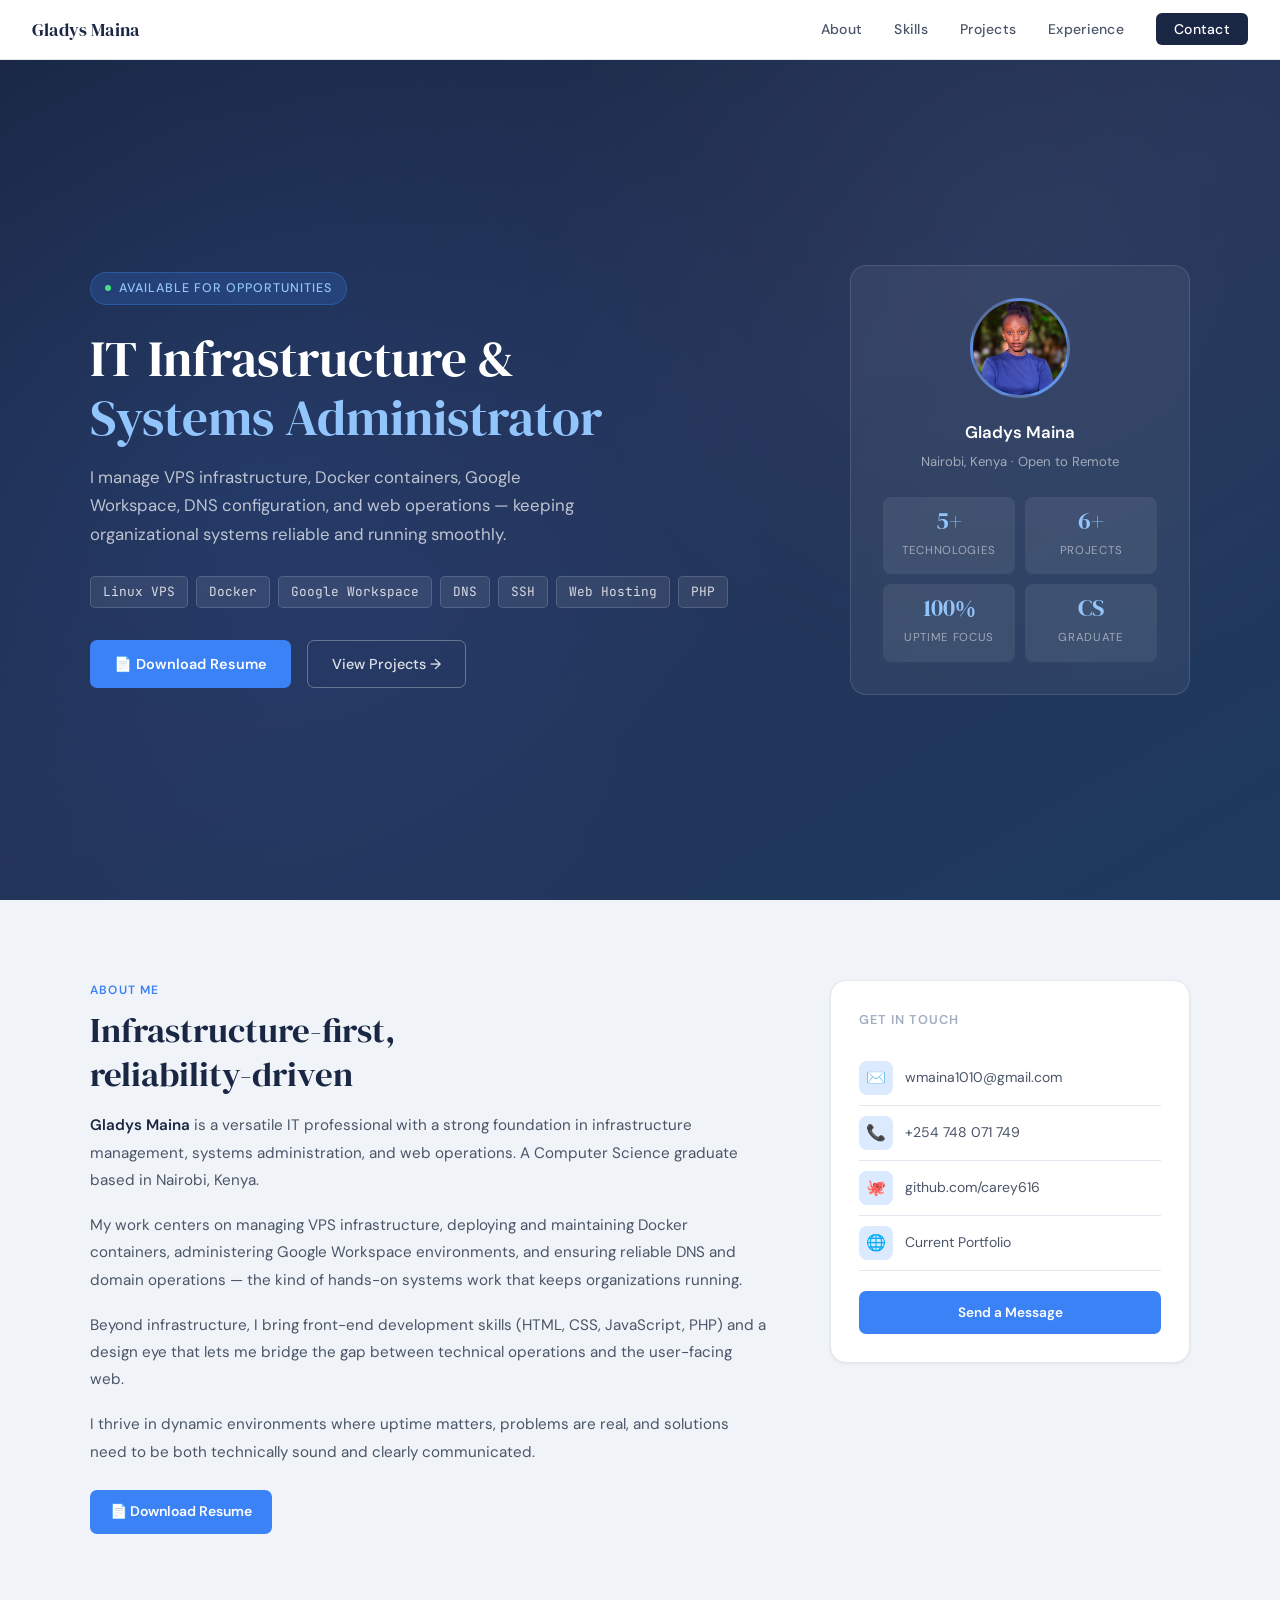
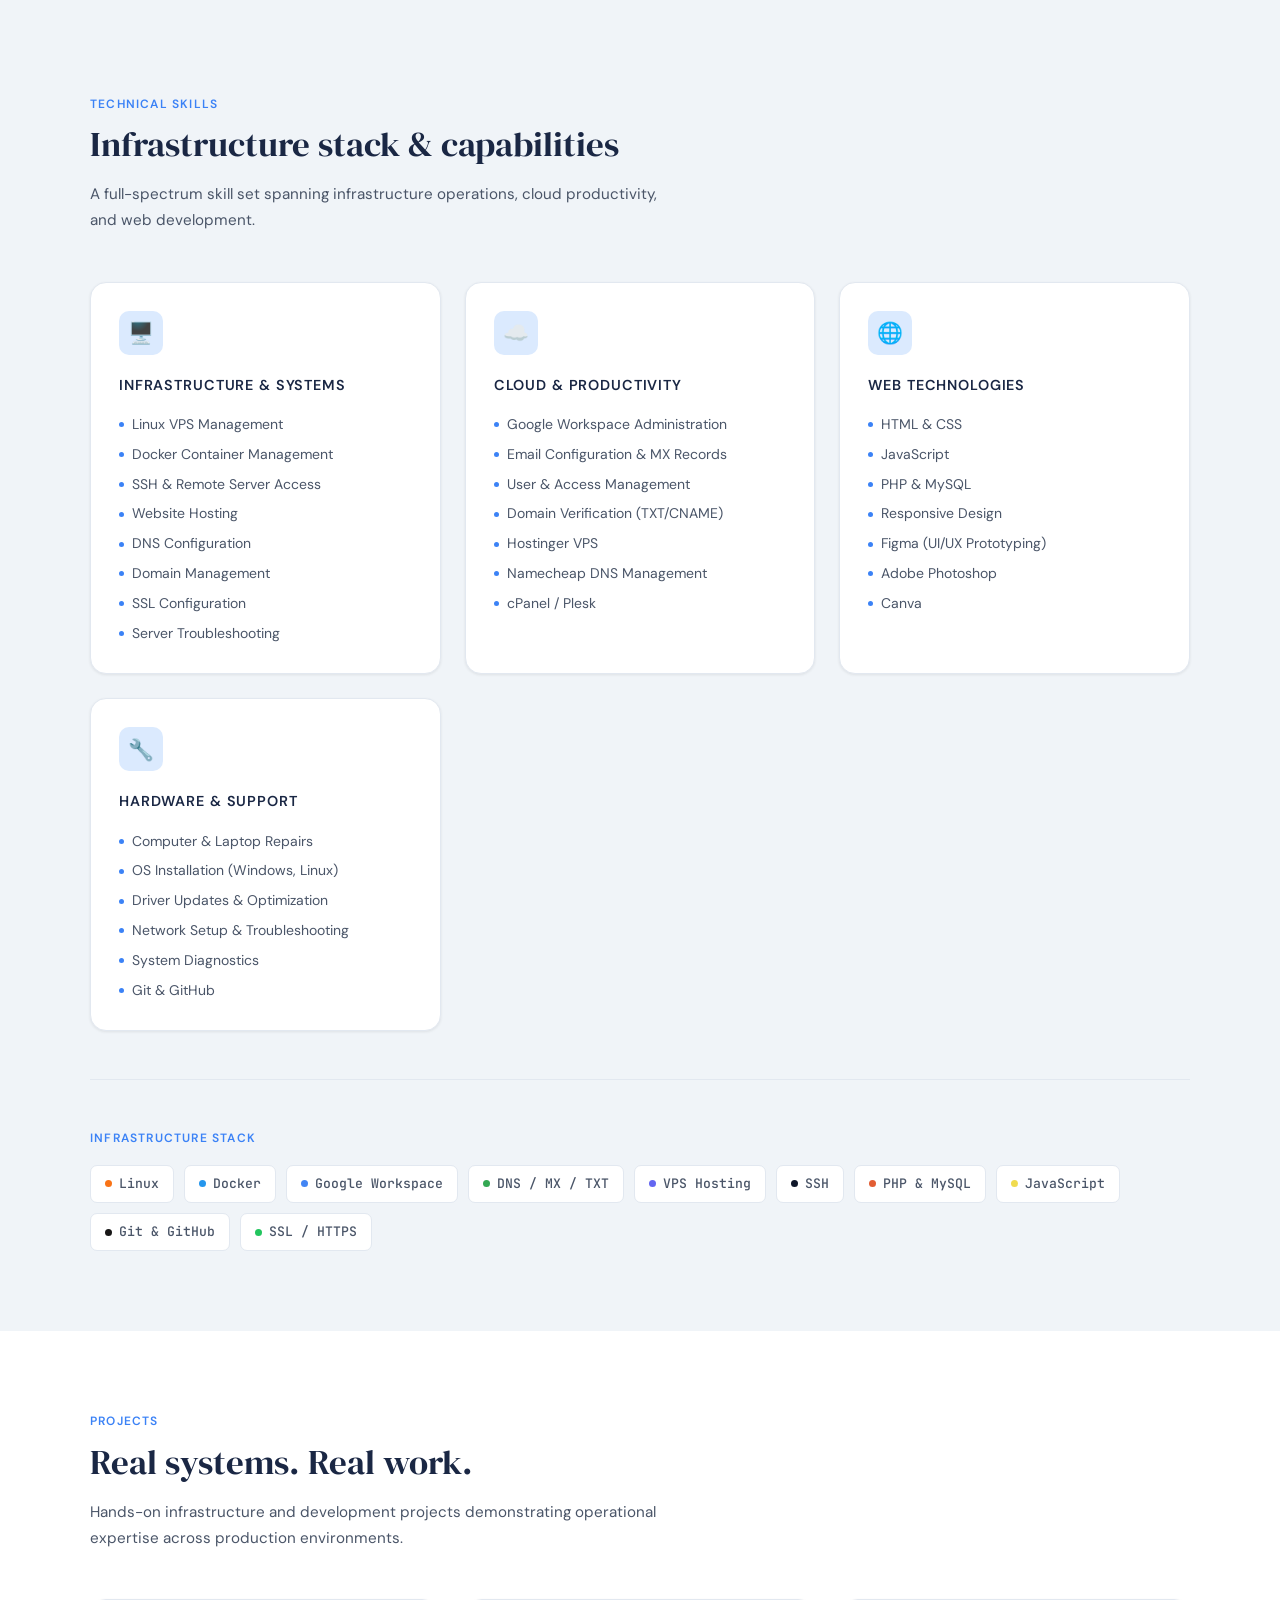
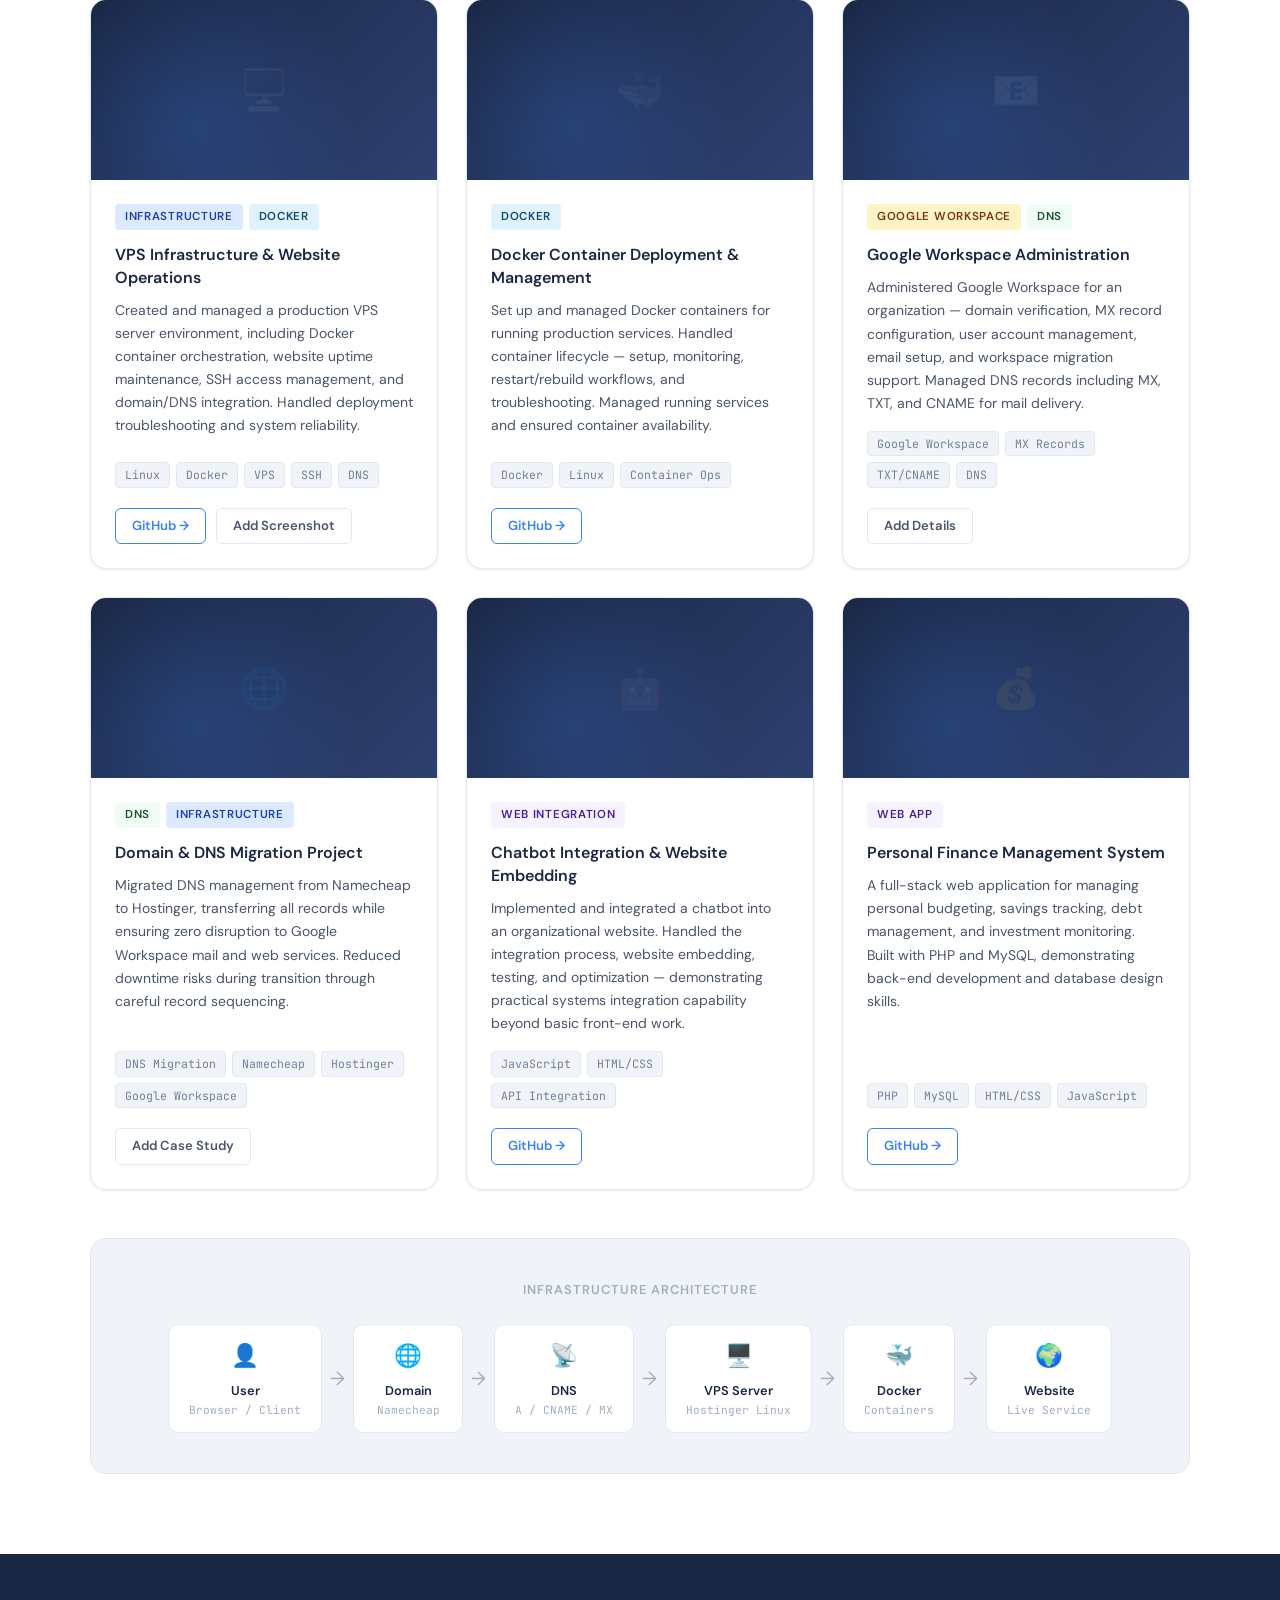
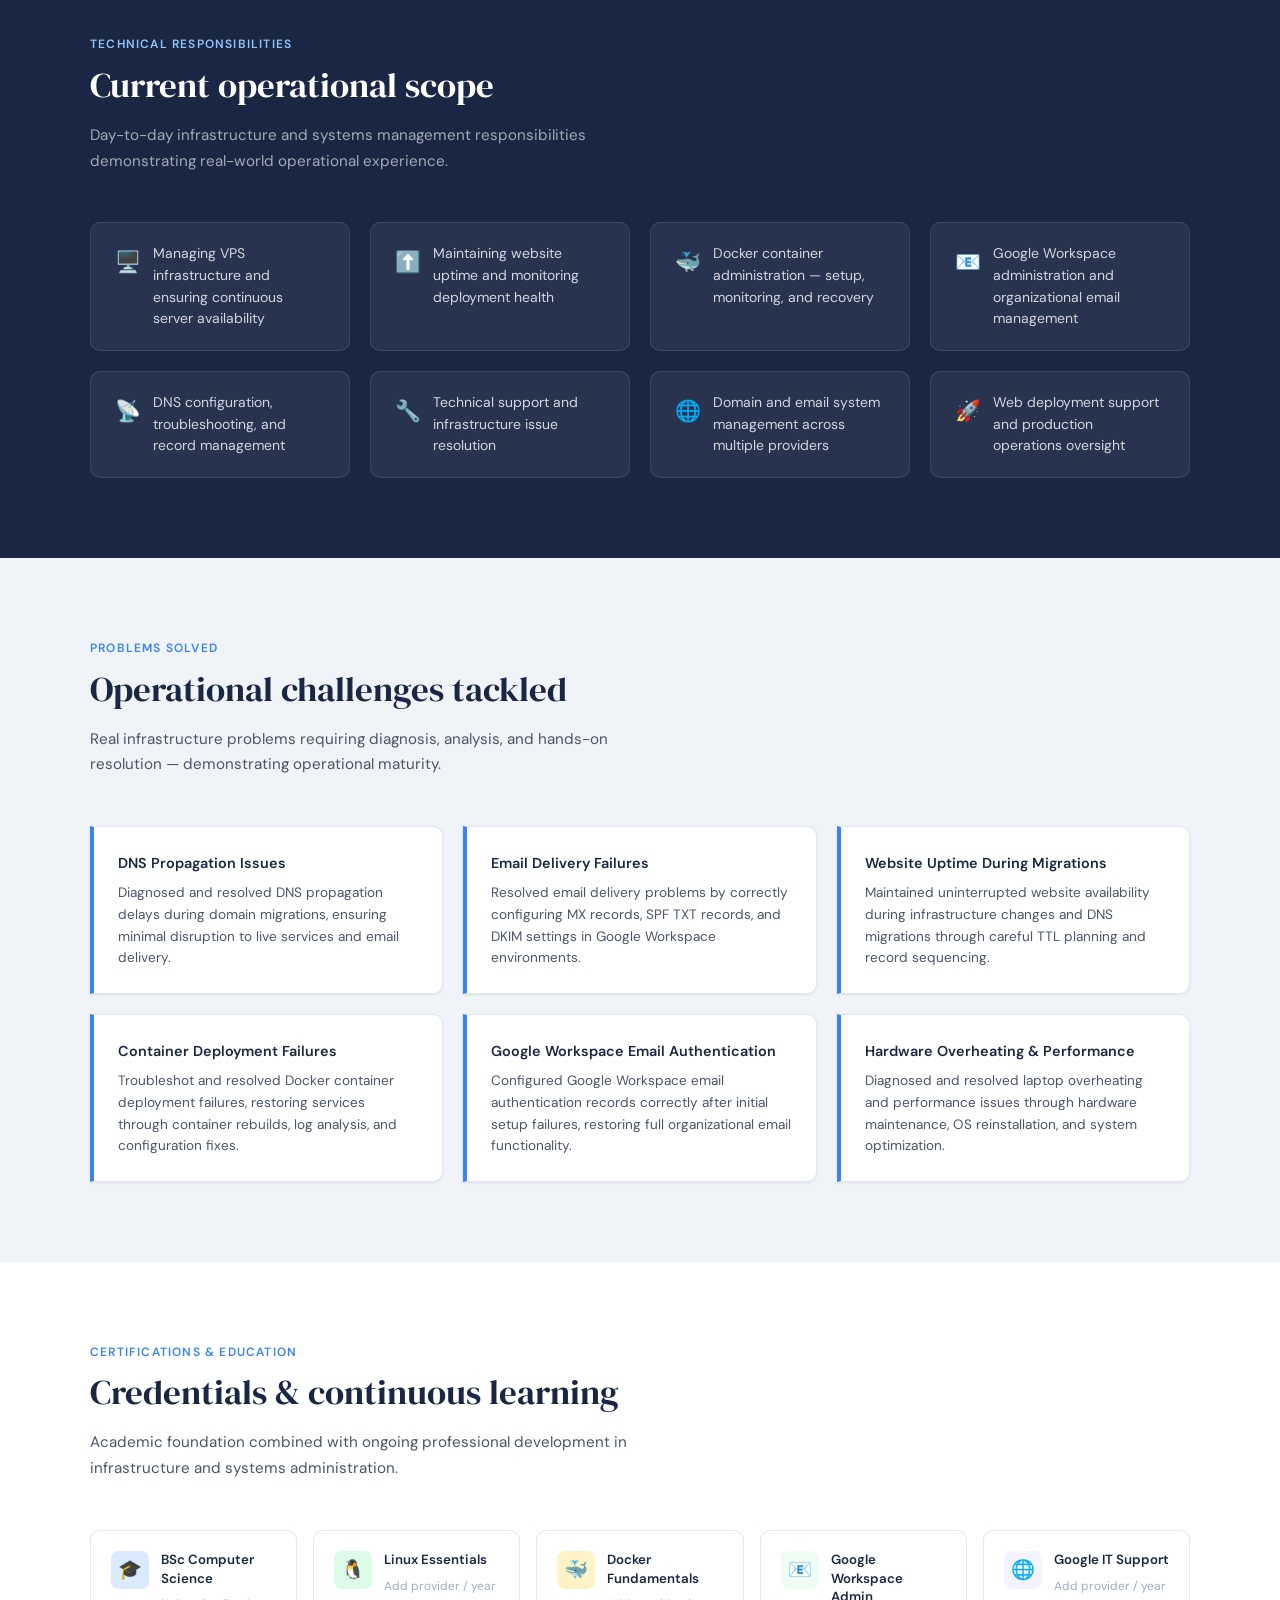
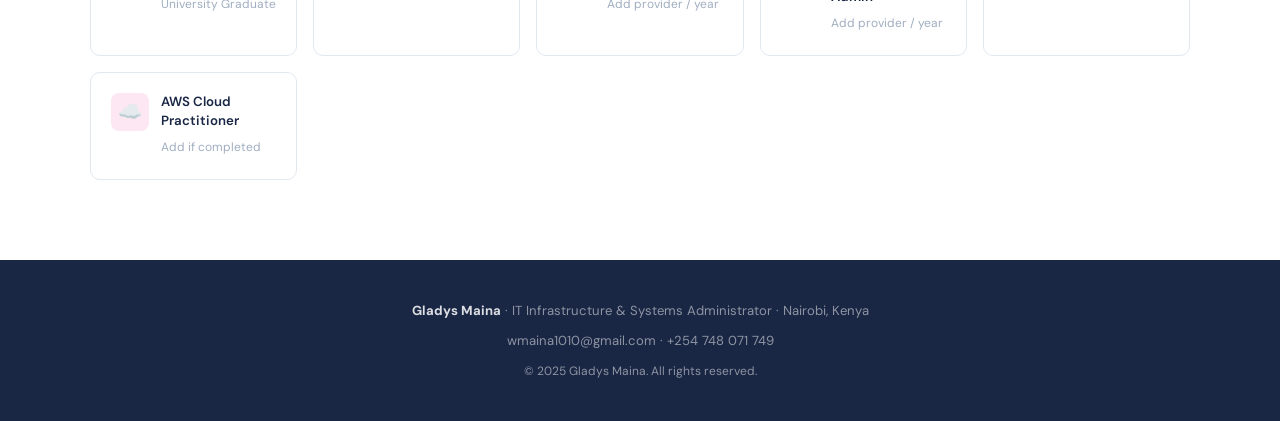
==== index.html @ 9fb32064 "Add files via upload" ====
<!DOCTYPE html>
<html lang="en">
<head>
<meta charset="UTF-8">
<meta name="viewport" content="width=device-width, initial-scale=1.0">
<meta name="description" content="Gladys Maina – IT Support & Systems Administrator specializing in VPS infrastructure, Docker, Google Workspace, DNS, and web operations.">
<meta property="og:title" content="Gladys Maina | IT Infrastructure & Systems Administrator">
<meta property="og:description" content="IT professional managing VPS infrastructure, Docker containers, Google Workspace, DNS, and technical support for organizational systems.">
<meta property="og:type" content="website">
<title>Gladys Maina | IT Infrastructure & Systems Administrator</title>
<link rel="preconnect" href="https://fonts.googleapis.com">
<link rel="preconnect" href="https://fonts.gstatic.com" crossorigin>
<link href="https://fonts.googleapis.com/css2?family=DM+Serif+Display&family=DM+Sans:wght@300;400;500;600&family=JetBrains+Mono:wght@400;500&display=swap" rel="stylesheet">
<style>
  *, *::before, *::after { box-sizing: border-box; margin: 0; padding: 0; }

  :root {
    --navy: #1a2744;
    --navy-mid: #243358;
    --navy-light: #2e4070;
    --slate: #4a5568;
    --slate-light: #718096;
    --silver: #a0aec0;
    --fog: #e2e8f0;
    --mist: #f0f4f8;
    --white: #ffffff;
    --accent: #3b82f6;
    --accent-soft: #dbeafe;
    --accent-dim: #93c5fd;
    --green-soft: #d1fae5;
    --green-text: #065f46;
    --amber-soft: #fef3c7;
    --amber-text: #92400e;
    --red-soft: #fee2e2;
    --red-text: #991b1b;
    --shadow-sm: 0 1px 3px rgba(0,0,0,0.08);
    --shadow-md: 0 4px 16px rgba(0,0,0,0.1);
    --radius: 10px;
    --radius-lg: 16px;
  }

  html { scroll-behavior: smooth; }

  body {
    font-family: 'DM Sans', sans-serif;
    color: var(--navy);
    background: var(--white);
    line-height: 1.7;
    font-size: 15px;
  }

  /* NAV */
  nav {
    position: sticky;
    top: 0;
    z-index: 100;
    background: rgba(255,255,255,0.95);
    backdrop-filter: blur(8px);
    border-bottom: 1px solid var(--fog);
    padding: 0 2rem;
    display: flex;
    align-items: center;
    justify-content: space-between;
    height: 60px;
  }

  .nav-logo {
    font-family: 'DM Serif Display', serif;
    font-size: 1.15rem;
    color: var(--navy);
    letter-spacing: 0.01em;
  }

  .nav-links {
    display: flex;
    gap: 2rem;
    list-style: none;
  }

  .nav-links a {
    text-decoration: none;
    color: var(--slate);
    font-size: 0.875rem;
    font-weight: 500;
    letter-spacing: 0.02em;
    transition: color 0.2s;
  }

  .nav-links a:hover { color: var(--navy); }

  .nav-cta {
    background: var(--navy);
    color: var(--white) !important;
    padding: 7px 18px;
    border-radius: 6px;
    transition: background 0.2s !important;
  }

  .nav-cta:hover { background: var(--navy-light) !important; color: var(--white) !important; }

  /* HERO */
  .hero {
    min-height: calc(100vh - 60px);
    display: flex;
    align-items: center;
    background: linear-gradient(150deg, var(--navy) 0%, var(--navy-mid) 50%, #1e3a5f 100%);
    position: relative;
    overflow: hidden;
    padding: 4rem 2rem;
  }

  .hero::before {
    content: '';
    position: absolute;
    inset: 0;
    background-image:
      radial-gradient(circle at 20% 50%, rgba(59,130,246,0.12) 0%, transparent 50%),
      radial-gradient(circle at 80% 20%, rgba(255,255,255,0.04) 0%, transparent 40%);
  }

  .hero-grid {
    max-width: 1100px;
    margin: 0 auto;
    display: grid;
    grid-template-columns: 1fr 340px;
    gap: 4rem;
    align-items: center;
    position: relative;
    z-index: 1;
    width: 100%;
  }

  .hero-badge {
    display: inline-flex;
    align-items: center;
    gap: 8px;
    background: rgba(59,130,246,0.2);
    border: 1px solid rgba(59,130,246,0.35);
    color: #93c5fd;
    font-size: 0.78rem;
    font-weight: 500;
    letter-spacing: 0.08em;
    text-transform: uppercase;
    padding: 5px 14px;
    border-radius: 100px;
    margin-bottom: 1.5rem;
  }

  .hero-badge::before {
    content: '';
    width: 6px;
    height: 6px;
    background: #4ade80;
    border-radius: 50%;
    flex-shrink: 0;
  }

  .hero h1 {
    font-family: 'DM Serif Display', serif;
    font-size: clamp(2.2rem, 4vw, 3.2rem);
    color: var(--white);
    line-height: 1.15;
    margin-bottom: 1rem;
    font-weight: 400;
  }

  .hero h1 span {
    color: #93c5fd;
  }

  .hero-sub {
    font-size: 1.05rem;
    color: rgba(255,255,255,0.7);
    margin-bottom: 1.75rem;
    max-width: 520px;
    line-height: 1.7;
  }

  .hero-tags {
    display: flex;
    flex-wrap: wrap;
    gap: 8px;
    margin-bottom: 2rem;
  }

  .tag {
    background: rgba(255,255,255,0.08);
    border: 1px solid rgba(255,255,255,0.15);
    color: rgba(255,255,255,0.8);
    font-size: 0.8rem;
    font-family: 'JetBrains Mono', monospace;
    padding: 4px 12px;
    border-radius: 5px;
  }

  .hero-actions {
    display: flex;
    gap: 1rem;
    flex-wrap: wrap;
  }

  .btn-primary {
    background: var(--accent);
    color: var(--white);
    text-decoration: none;
    padding: 11px 24px;
    border-radius: 7px;
    font-weight: 600;
    font-size: 0.9rem;
    transition: background 0.2s, transform 0.1s;
    display: inline-flex;
    align-items: center;
    gap: 8px;
  }

  .btn-primary:hover { background: #2563eb; transform: translateY(-1px); }

  .btn-ghost {
    border: 1px solid rgba(255,255,255,0.3);
    color: rgba(255,255,255,0.85);
    text-decoration: none;
    padding: 11px 24px;
    border-radius: 7px;
    font-weight: 500;
    font-size: 0.9rem;
    transition: border-color 0.2s, background 0.2s;
    display: inline-flex;
    align-items: center;
    gap: 8px;
  }

  .btn-ghost:hover { border-color: rgba(255,255,255,0.6); background: rgba(255,255,255,0.06); }

  .hero-card {
    background: rgba(255,255,255,0.06);
    border: 1px solid rgba(255,255,255,0.12);
    border-radius: var(--radius-lg);
    padding: 2rem;
    backdrop-filter: blur(4px);
  }

  .avatar-placeholder {
    width: 100px;
    height: 100px;
    border-radius: 50%;
    background: linear-gradient(135deg, #2e4070, #3b82f6);
    margin: 0 auto 1.25rem;
    display: flex;
    align-items: center;
    justify-content: center;
    font-family: 'DM Serif Display', serif;
    font-size: 2.2rem;
    color: white;
    border: 3px solid rgba(255,255,255,0.2);
    overflow: hidden;
  }

  .avatar-placeholder img {
    width: 100%;
    height: 100%;
    object-fit: cover;
    border-radius: 50%;
  }

  .hero-card-name {
    text-align: center;
    color: white;
    font-weight: 600;
    font-size: 1.05rem;
    margin-bottom: 4px;
  }

  .hero-card-role {
    text-align: center;
    color: rgba(255,255,255,0.55);
    font-size: 0.82rem;
    margin-bottom: 1.5rem;
  }

  .stat-row {
    display: grid;
    grid-template-columns: 1fr 1fr;
    gap: 10px;
  }

  .stat-box {
    background: rgba(255,255,255,0.07);
    border-radius: 8px;
    padding: 12px;
    text-align: center;
  }

  .stat-num {
    font-family: 'DM Serif Display', serif;
    font-size: 1.5rem;
    color: #93c5fd;
    display: block;
    line-height: 1;
    margin-bottom: 4px;
  }

  .stat-label {
    font-size: 0.72rem;
    color: rgba(255,255,255,0.5);
    text-transform: uppercase;
    letter-spacing: 0.06em;
  }

  /* SECTIONS */
  section {
    padding: 5rem 2rem;
  }

  .section-inner {
    max-width: 1100px;
    margin: 0 auto;
  }

  .section-label {
    font-size: 0.75rem;
    font-weight: 600;
    letter-spacing: 0.1em;
    text-transform: uppercase;
    color: var(--accent);
    margin-bottom: 0.5rem;
  }

  .section-title {
    font-family: 'DM Serif Display', serif;
    font-size: clamp(1.6rem, 3vw, 2.2rem);
    color: var(--navy);
    font-weight: 400;
    margin-bottom: 1rem;
    line-height: 1.25;
  }

  .section-desc {
    color: var(--slate);
    max-width: 580px;
    margin-bottom: 3rem;
    font-size: 0.95rem;
  }

  /* SKILLS */
  #skills { background: var(--mist); }

  .skills-grid {
    display: grid;
    grid-template-columns: repeat(auto-fit, minmax(260px, 1fr));
    gap: 1.5rem;
  }

  .skill-card {
    background: var(--white);
    border: 1px solid var(--fog);
    border-radius: var(--radius-lg);
    padding: 1.75rem;
    box-shadow: var(--shadow-sm);
  }

  .skill-card-icon {
    width: 44px;
    height: 44px;
    border-radius: 10px;
    background: var(--accent-soft);
    display: flex;
    align-items: center;
    justify-content: center;
    margin-bottom: 1.1rem;
    font-size: 1.3rem;
  }

  .skill-card h3 {
    font-size: 0.9rem;
    font-weight: 600;
    color: var(--navy);
    margin-bottom: 1rem;
    text-transform: uppercase;
    letter-spacing: 0.06em;
  }

  .skill-list {
    list-style: none;
    display: flex;
    flex-direction: column;
    gap: 6px;
  }

  .skill-list li {
    font-size: 0.875rem;
    color: var(--slate);
    display: flex;
    align-items: center;
    gap: 8px;
  }

  .skill-list li::before {
    content: '';
    width: 5px;
    height: 5px;
    border-radius: 50%;
    background: var(--accent);
    flex-shrink: 0;
  }

  /* STACK BADGES */
  .stack-section {
    margin-top: 3rem;
    padding-top: 3rem;
    border-top: 1px solid var(--fog);
  }

  .stack-grid {
    display: flex;
    flex-wrap: wrap;
    gap: 10px;
    margin-top: 1rem;
  }

  .stack-badge {
    display: flex;
    align-items: center;
    gap: 7px;
    background: var(--white);
    border: 1px solid var(--fog);
    border-radius: 7px;
    padding: 7px 14px;
    font-size: 0.82rem;
    font-weight: 500;
    color: var(--slate);
    font-family: 'JetBrains Mono', monospace;
  }

  .stack-dot {
    width: 7px;
    height: 7px;
    border-radius: 50%;
    flex-shrink: 0;
  }

  /* PROJECTS */
  .projects-grid {
    display: grid;
    grid-template-columns: repeat(auto-fit, minmax(320px, 1fr));
    gap: 1.75rem;
  }

  .project-card {
    border: 1px solid var(--fog);
    border-radius: var(--radius-lg);
    overflow: hidden;
    background: var(--white);
    box-shadow: var(--shadow-sm);
    transition: box-shadow 0.2s, transform 0.2s;
    display: flex;
    flex-direction: column;
  }

  .project-card:hover {
    box-shadow: var(--shadow-md);
    transform: translateY(-3px);
  }

  .project-img {
    height: 180px;
    background: linear-gradient(135deg, var(--navy) 0%, var(--navy-light) 100%);
    display: flex;
    align-items: center;
    justify-content: center;
    color: rgba(255,255,255,0.25);
    font-size: 0.8rem;
    font-weight: 500;
    letter-spacing: 0.05em;
    text-transform: uppercase;
    position: relative;
    overflow: hidden;
  }

  .project-img::after {
    content: '';
    position: absolute;
    inset: 0;
    background-image: radial-gradient(circle at 30% 70%, rgba(59,130,246,0.2) 0%, transparent 60%);
  }

  .project-img-icon {
    font-size: 2.5rem;
    opacity: 0.3;
    z-index: 1;
  }

  .project-body {
    padding: 1.5rem;
    flex: 1;
    display: flex;
    flex-direction: column;
  }

  .project-cats {
    display: flex;
    flex-wrap: wrap;
    gap: 6px;
    margin-bottom: 0.9rem;
  }

  .project-cat {
    font-size: 0.72rem;
    font-weight: 600;
    letter-spacing: 0.06em;
    text-transform: uppercase;
    padding: 3px 10px;
    border-radius: 4px;
  }

  .cat-infra { background: #dbeafe; color: #1e40af; }
  .cat-docker { background: #e0f2fe; color: #0c4a6e; }
  .cat-dns { background: #f0fdf4; color: #14532d; }
  .cat-workspace { background: #fef3c7; color: #78350f; }
  .cat-web { background: #f5f3ff; color: #4c1d95; }
  .cat-design { background: #fce7f3; color: #831843; }

  .project-body h3 {
    font-size: 1rem;
    font-weight: 600;
    color: var(--navy);
    margin-bottom: 0.6rem;
    line-height: 1.4;
  }

  .project-body p {
    font-size: 0.875rem;
    color: var(--slate);
    line-height: 1.65;
    margin-bottom: 1rem;
    flex: 1;
  }

  .project-tech {
    display: flex;
    flex-wrap: wrap;
    gap: 6px;
    margin-bottom: 1.25rem;
  }

  .tech-tag {
    font-size: 0.72rem;
    font-family: 'JetBrains Mono', monospace;
    color: var(--slate-light);
    background: var(--mist);
    border: 1px solid var(--fog);
    padding: 2px 9px;
    border-radius: 4px;
  }

  .project-links {
    display: flex;
    gap: 10px;
  }

  .project-link {
    text-decoration: none;
    font-size: 0.82rem;
    font-weight: 600;
    color: var(--accent);
    border: 1px solid var(--accent);
    padding: 6px 16px;
    border-radius: 6px;
    transition: background 0.2s, color 0.2s;
  }

  .project-link:hover {
    background: var(--accent);
    color: white;
  }

  .project-link.ghost {
    color: var(--slate);
    border-color: var(--fog);
  }

  .project-link.ghost:hover {
    background: var(--fog);
    color: var(--navy);
  }

  /* RESPONSIBILITIES */
  #responsibilities { background: var(--navy); }

  #responsibilities .section-label { color: #93c5fd; }
  #responsibilities .section-title { color: white; }
  #responsibilities .section-desc { color: rgba(255,255,255,0.6); }

  .resp-grid {
    display: grid;
    grid-template-columns: repeat(auto-fit, minmax(230px, 1fr));
    gap: 1.25rem;
  }

  .resp-item {
    background: rgba(255,255,255,0.06);
    border: 1px solid rgba(255,255,255,0.1);
    border-radius: var(--radius);
    padding: 1.25rem 1.5rem;
    display: flex;
    align-items: flex-start;
    gap: 12px;
  }

  .resp-icon {
    font-size: 1.3rem;
    flex-shrink: 0;
    margin-top: 1px;
  }

  .resp-item p {
    font-size: 0.875rem;
    color: rgba(255,255,255,0.8);
    line-height: 1.55;
  }

  /* PROBLEMS SOLVED */
  .problems-grid {
    display: grid;
    grid-template-columns: repeat(auto-fit, minmax(280px, 1fr));
    gap: 1.25rem;
  }

  .problem-card {
    background: var(--white);
    border: 1px solid var(--fog);
    border-left: 4px solid var(--accent);
    border-radius: 0 var(--radius) var(--radius) 0;
    padding: 1.5rem;
    box-shadow: var(--shadow-sm);
  }

  .problem-card h4 {
    font-size: 0.9rem;
    font-weight: 600;
    color: var(--navy);
    margin-bottom: 0.4rem;
  }

  .problem-card p {
    font-size: 0.85rem;
    color: var(--slate);
    line-height: 1.6;
  }

  /* DIAGRAM */
  .diagram-wrapper {
    background: var(--mist);
    border: 1px solid var(--fog);
    border-radius: var(--radius-lg);
    padding: 2.5rem 2rem;
    margin-top: 3rem;
  }

  .diagram-wrapper h3 {
    font-size: 0.8rem;
    font-weight: 600;
    letter-spacing: 0.08em;
    text-transform: uppercase;
    color: var(--silver);
    margin-bottom: 1.5rem;
    text-align: center;
  }

  .arch-flow {
    display: flex;
    align-items: center;
    justify-content: center;
    flex-wrap: wrap;
    gap: 0;
  }

  .arch-node {
    background: var(--white);
    border: 1px solid var(--fog);
    border-radius: var(--radius);
    padding: 12px 20px;
    text-align: center;
    min-width: 110px;
  }

  .arch-node .node-icon { font-size: 1.4rem; margin-bottom: 4px; display: block; }
  .arch-node .node-label { font-size: 0.8rem; font-weight: 600; color: var(--navy); display: block; }
  .arch-node .node-sub { font-size: 0.7rem; color: var(--silver); display: block; font-family: 'JetBrains Mono', monospace; }

  .arch-arrow {
    color: var(--silver);
    font-size: 1.2rem;
    padding: 0 8px;
    flex-shrink: 0;
  }

  /* ABOUT */
  #about { background: var(--mist); }

  .about-grid {
    display: grid;
    grid-template-columns: 1fr 360px;
    gap: 4rem;
    align-items: start;
  }

  .about-text p {
    color: var(--slate);
    font-size: 0.95rem;
    margin-bottom: 1.1rem;
    line-height: 1.8;
  }

  .about-text p strong {
    color: var(--navy);
    font-weight: 600;
  }

  .about-contact {
    background: var(--white);
    border: 1px solid var(--fog);
    border-radius: var(--radius-lg);
    padding: 1.75rem;
    box-shadow: var(--shadow-sm);
  }

  .about-contact h3 {
    font-size: 0.8rem;
    font-weight: 600;
    letter-spacing: 0.08em;
    text-transform: uppercase;
    color: var(--silver);
    margin-bottom: 1.25rem;
  }

  .contact-item {
    display: flex;
    align-items: center;
    gap: 12px;
    padding: 10px 0;
    border-bottom: 1px solid var(--fog);
    text-decoration: none;
    color: var(--slate);
    font-size: 0.875rem;
    transition: color 0.2s;
  }

  .contact-item:last-child { border-bottom: none; }
  .contact-item:hover { color: var(--accent); }

  .contact-icon {
    width: 34px;
    height: 34px;
    background: var(--accent-soft);
    border-radius: 8px;
    display: flex;
    align-items: center;
    justify-content: center;
    flex-shrink: 0;
    font-size: 1rem;
    color: var(--accent);
  }

  /* CERTS */
  .certs-grid {
    display: grid;
    grid-template-columns: repeat(auto-fit, minmax(200px, 1fr));
    gap: 1rem;
  }

  .cert-card {
    border: 1px solid var(--fog);
    border-radius: var(--radius);
    padding: 1.25rem;
    display: flex;
    align-items: flex-start;
    gap: 12px;
    background: var(--white);
  }

  .cert-icon {
    width: 38px;
    height: 38px;
    border-radius: 8px;
    display: flex;
    align-items: center;
    justify-content: center;
    font-size: 1.2rem;
    flex-shrink: 0;
  }

  .cert-card p {
    font-size: 0.83rem;
    font-weight: 600;
    color: var(--navy);
    line-height: 1.4;
    margin-bottom: 3px;
  }

  .cert-card span {
    font-size: 0.75rem;
    color: var(--silver);
  }

  /* FOOTER */
  footer {
    background: var(--navy);
    color: rgba(255,255,255,0.5);
    text-align: center;
    padding: 2.5rem 2rem;
    font-size: 0.82rem;
  }

  footer strong {
    color: rgba(255,255,255,0.85);
  }

  /* MOBILE NAV */
  .mobile-menu-btn {
    display: none;
    background: none;
    border: none;
    font-size: 1.5rem;
    cursor: pointer;
    color: var(--navy);
    padding: 4px;
  }

  /* RESPONSIVE */
  @media (max-width: 768px) {
    .nav-links { display: none; }
    .mobile-menu-btn { display: block; }
    .nav-links.open {
      display: flex;
      flex-direction: column;
      position: absolute;
      top: 60px;
      left: 0;
      right: 0;
      background: white;
      border-bottom: 1px solid var(--fog);
      padding: 1.5rem 2rem;
      gap: 1.25rem;
      box-shadow: var(--shadow-md);
    }
    .hero-grid { grid-template-columns: 1fr; }
    .hero-card { display: none; }
    .about-grid { grid-template-columns: 1fr; }
    .arch-flow { gap: 6px; }
    .arch-arrow { display: none; }
    section { padding: 3.5rem 1.25rem; }
  }

  /* SCROLL ANIMATION */
  .fade-in {
    opacity: 0;
    transform: translateY(24px);
    transition: opacity 0.55s ease, transform 0.55s ease;
  }
  .fade-in.visible {
    opacity: 1;
    transform: none;
  }
</style>
</head>
<body>

<!-- NAV -->
<nav>
  <div class="nav-logo">Gladys Maina</div>
  <ul class="nav-links" id="navLinks">
    <li><a href="#about">About</a></li>
    <li><a href="#skills">Skills</a></li>
    <li><a href="#projects">Projects</a></li>
    <li><a href="#responsibilities">Experience</a></li>
    <li><a href="#contact" class="nav-cta">Contact</a></li>
  </ul>
  <button class="mobile-menu-btn" onclick="document.getElementById('navLinks').classList.toggle('open')">☰</button>
</nav>

<!-- HERO -->
<section class="hero" id="home">
  <div class="hero-grid">
    <div>
      <div class="hero-badge">Available for opportunities</div>
      <h1>IT Infrastructure &amp;<br><span>Systems Administrator</span></h1>
      <p class="hero-sub">I manage VPS infrastructure, Docker containers, Google Workspace, DNS configuration, and web operations — keeping organizational systems reliable and running smoothly.</p>
      <div class="hero-tags">
        <span class="tag">Linux VPS</span>
        <span class="tag">Docker</span>
        <span class="tag">Google Workspace</span>
        <span class="tag">DNS</span>
        <span class="tag">SSH</span>
        <span class="tag">Web Hosting</span>
        <span class="tag">PHP</span>
      </div>
      <div class="hero-actions">
        <a href="https://raw.githubusercontent.com/carey616/MyPORTFOLIO/main/GMaina%20Resume.pdf" class="btn-primary" target="_blank">
          📄 Download Resume
        </a>
        <a href="#projects" class="btn-ghost">View Projects →</a>
      </div>
    </div>
    <div class="hero-card">
      <div class="avatar-placeholder">
        <img src="https://carey616.github.io/MyPORTFOLIO/portraitG.jpg" alt="Gladys Maina" onerror="this.style.display='none'; this.parentElement.innerText='GM';">
      </div>
      <div class="hero-card-name">Gladys Maina</div>
      <div class="hero-card-role">Nairobi, Kenya · Open to Remote</div>
      <div class="stat-row">
        <div class="stat-box">
          <span class="stat-num">5+</span>
          <span class="stat-label">Technologies</span>
        </div>
        <div class="stat-box">
          <span class="stat-num">6+</span>
          <span class="stat-label">Projects</span>
        </div>
        <div class="stat-box">
          <span class="stat-num">100%</span>
          <span class="stat-label">Uptime Focus</span>
        </div>
        <div class="stat-box">
          <span class="stat-num">CS</span>
          <span class="stat-label">Graduate</span>
        </div>
      </div>
    </div>
  </div>
</section>

<!-- ABOUT -->
<section id="about">
  <div class="section-inner">
    <div class="about-grid">
      <div class="about-text fade-in">
        <div class="section-label">About Me</div>
        <h2 class="section-title">Infrastructure-first,<br>reliability-driven</h2>
        <p><strong>Gladys Maina</strong> is a versatile IT professional with a strong foundation in infrastructure management, systems administration, and web operations. A Computer Science graduate based in Nairobi, Kenya.</p>
        <p>My work centers on managing VPS infrastructure, deploying and maintaining Docker containers, administering Google Workspace environments, and ensuring reliable DNS and domain operations — the kind of hands-on systems work that keeps organizations running.</p>
        <p>Beyond infrastructure, I bring front-end development skills (HTML, CSS, JavaScript, PHP) and a design eye that lets me bridge the gap between technical operations and the user-facing web.</p>
        <p>I thrive in dynamic environments where uptime matters, problems are real, and solutions need to be both technically sound and clearly communicated.</p>
        <div style="margin-top:1.5rem;">
          <a href="https://raw.githubusercontent.com/carey616/MyPORTFOLIO/main/GMaina%20Resume.pdf" class="btn-primary" target="_blank" style="display:inline-flex; font-size:0.875rem; padding:10px 20px;">📄 Download Resume</a>
        </div>
      </div>
      <div class="about-contact fade-in" id="contact">
        <h3>Get in touch</h3>
        <a href="mailto:wmaina1010@gmail.com" class="contact-item">
          <span class="contact-icon">✉️</span>
          wmaina1010@gmail.com
        </a>
        <a href="tel:+254748071749" class="contact-item">
          <span class="contact-icon">📞</span>
          +254 748 071 749
        </a>
        <a href="https://github.com/carey616" target="_blank" class="contact-item">
          <span class="contact-icon">🐙</span>
          github.com/carey616
        </a>
        <a href="https://carey616.github.io/MyPORTFOLIO/" target="_blank" class="contact-item">
          <span class="contact-icon">🌐</span>
          Current Portfolio
        </a>
        <div style="margin-top:1.25rem;">
          <a href="mailto:wmaina1010@gmail.com" class="btn-primary" style="width:100%; justify-content:center; font-size:0.85rem; padding:10px;">Send a Message</a>
        </div>
      </div>
    </div>
  </div>
</section>

<!-- SKILLS -->
<section id="skills">
  <div class="section-inner">
    <div class="section-label">Technical Skills</div>
    <h2 class="section-title">Infrastructure stack &amp; capabilities</h2>
    <p class="section-desc">A full-spectrum skill set spanning infrastructure operations, cloud productivity, and web development.</p>

    <div class="skills-grid fade-in">
      <div class="skill-card">
        <div class="skill-card-icon">🖥️</div>
        <h3>Infrastructure &amp; Systems</h3>
        <ul class="skill-list">
          <li>Linux VPS Management</li>
          <li>Docker Container Management</li>
          <li>SSH &amp; Remote Server Access</li>
          <li>Website Hosting</li>
          <li>DNS Configuration</li>
          <li>Domain Management</li>
          <li>SSL Configuration</li>
          <li>Server Troubleshooting</li>
        </ul>
      </div>
      <div class="skill-card">
        <div class="skill-card-icon">☁️</div>
        <h3>Cloud &amp; Productivity</h3>
        <ul class="skill-list">
          <li>Google Workspace Administration</li>
          <li>Email Configuration &amp; MX Records</li>
          <li>User &amp; Access Management</li>
          <li>Domain Verification (TXT/CNAME)</li>
          <li>Hostinger VPS</li>
          <li>Namecheap DNS Management</li>
          <li>cPanel / Plesk</li>
        </ul>
      </div>
      <div class="skill-card">
        <div class="skill-card-icon">🌐</div>
        <h3>Web Technologies</h3>
        <ul class="skill-list">
          <li>HTML &amp; CSS</li>
          <li>JavaScript</li>
          <li>PHP &amp; MySQL</li>
          <li>Responsive Design</li>
          <li>Figma (UI/UX Prototyping)</li>
          <li>Adobe Photoshop</li>
          <li>Canva</li>
        </ul>
      </div>
      <div class="skill-card">
        <div class="skill-card-icon">🔧</div>
        <h3>Hardware &amp; Support</h3>
        <ul class="skill-list">
          <li>Computer &amp; Laptop Repairs</li>
          <li>OS Installation (Windows, Linux)</li>
          <li>Driver Updates &amp; Optimization</li>
          <li>Network Setup &amp; Troubleshooting</li>
          <li>System Diagnostics</li>
          <li>Git &amp; GitHub</li>
        </ul>
      </div>
    </div>

    <div class="stack-section fade-in">
      <div class="section-label">Infrastructure Stack</div>
      <div class="stack-grid">
        <span class="stack-badge"><span class="stack-dot" style="background:#f97316;"></span>Linux</span>
        <span class="stack-badge"><span class="stack-dot" style="background:#2496ed;"></span>Docker</span>
        <span class="stack-badge"><span class="stack-dot" style="background:#4285f4;"></span>Google Workspace</span>
        <span class="stack-badge"><span class="stack-dot" style="background:#34a853;"></span>DNS / MX / TXT</span>
        <span class="stack-badge"><span class="stack-dot" style="background:#6366f1;"></span>VPS Hosting</span>
        <span class="stack-badge"><span class="stack-dot" style="background:#0f172a;"></span>SSH</span>
        <span class="stack-badge"><span class="stack-dot" style="background:#e25d33;"></span>PHP &amp; MySQL</span>
        <span class="stack-badge"><span class="stack-dot" style="background:#f0db4f;"></span>JavaScript</span>
        <span class="stack-badge"><span class="stack-dot" style="background:#181717;"></span>Git &amp; GitHub</span>
        <span class="stack-badge"><span class="stack-dot" style="background:#22c55e;"></span>SSL / HTTPS</span>
      </div>
    </div>
  </div>
</section>

<!-- PROJECTS -->
<section id="projects">
  <div class="section-inner">
    <div class="section-label">Projects</div>
    <h2 class="section-title">Real systems. Real work.</h2>
    <p class="section-desc">Hands-on infrastructure and development projects demonstrating operational expertise across production environments.</p>

    <div class="projects-grid fade-in">

      <div class="project-card">
        <div class="project-img">
          <span class="project-img-icon">🖥️</span>
        </div>
        <div class="project-body">
          <div class="project-cats">
            <span class="project-cat cat-infra">Infrastructure</span>
            <span class="project-cat cat-docker">Docker</span>
          </div>
          <h3>VPS Infrastructure &amp; Website Operations</h3>
          <p>Created and managed a production VPS server environment, including Docker container orchestration, website uptime maintenance, SSH access management, and domain/DNS integration. Handled deployment troubleshooting and system reliability.</p>
          <div class="project-tech">
            <span class="tech-tag">Linux</span>
            <span class="tech-tag">Docker</span>
            <span class="tech-tag">VPS</span>
            <span class="tech-tag">SSH</span>
            <span class="tech-tag">DNS</span>
          </div>
          <div class="project-links">
            <a href="https://github.com/carey616" class="project-link" target="_blank">GitHub →</a>
            <a href="#" class="project-link ghost">Add Screenshot</a>
          </div>
        </div>
      </div>

      <div class="project-card">
        <div class="project-img">
          <span class="project-img-icon">🐳</span>
        </div>
        <div class="project-body">
          <div class="project-cats">
            <span class="project-cat cat-docker">Docker</span>
          </div>
          <h3>Docker Container Deployment &amp; Management</h3>
          <p>Set up and managed Docker containers for running production services. Handled container lifecycle — setup, monitoring, restart/rebuild workflows, and troubleshooting. Managed running services and ensured container availability.</p>
          <div class="project-tech">
            <span class="tech-tag">Docker</span>
            <span class="tech-tag">Linux</span>
            <span class="tech-tag">Container Ops</span>
          </div>
          <div class="project-links">
            <a href="https://github.com/carey616" class="project-link" target="_blank">GitHub →</a>
          </div>
        </div>
      </div>

      <div class="project-card">
        <div class="project-img">
          <span class="project-img-icon">📧</span>
        </div>
        <div class="project-body">
          <div class="project-cats">
            <span class="project-cat cat-workspace">Google Workspace</span>
            <span class="project-cat cat-dns">DNS</span>
          </div>
          <h3>Google Workspace Administration</h3>
          <p>Administered Google Workspace for an organization — domain verification, MX record configuration, user account management, email setup, and workspace migration support. Managed DNS records including MX, TXT, and CNAME for mail delivery.</p>
          <div class="project-tech">
            <span class="tech-tag">Google Workspace</span>
            <span class="tech-tag">MX Records</span>
            <span class="tech-tag">TXT/CNAME</span>
            <span class="tech-tag">DNS</span>
          </div>
          <div class="project-links">
            <a href="#" class="project-link ghost">Add Details</a>
          </div>
        </div>
      </div>

      <div class="project-card">
        <div class="project-img">
          <span class="project-img-icon">🌐</span>
        </div>
        <div class="project-body">
          <div class="project-cats">
            <span class="project-cat cat-dns">DNS</span>
            <span class="project-cat cat-infra">Infrastructure</span>
          </div>
          <h3>Domain &amp; DNS Migration Project</h3>
          <p>Migrated DNS management from Namecheap to Hostinger, transferring all records while ensuring zero disruption to Google Workspace mail and web services. Reduced downtime risks during transition through careful record sequencing.</p>
          <div class="project-tech">
            <span class="tech-tag">DNS Migration</span>
            <span class="tech-tag">Namecheap</span>
            <span class="tech-tag">Hostinger</span>
            <span class="tech-tag">Google Workspace</span>
          </div>
          <div class="project-links">
            <a href="#" class="project-link ghost">Add Case Study</a>
          </div>
        </div>
      </div>

      <div class="project-card">
        <div class="project-img">
          <span class="project-img-icon">🤖</span>
        </div>
        <div class="project-body">
          <div class="project-cats">
            <span class="project-cat cat-web">Web Integration</span>
          </div>
          <h3>Chatbot Integration &amp; Website Embedding</h3>
          <p>Implemented and integrated a chatbot into an organizational website. Handled the integration process, website embedding, testing, and optimization — demonstrating practical systems integration capability beyond basic front-end work.</p>
          <div class="project-tech">
            <span class="tech-tag">JavaScript</span>
            <span class="tech-tag">HTML/CSS</span>
            <span class="tech-tag">API Integration</span>
          </div>
          <div class="project-links">
            <a href="https://github.com/carey616" class="project-link" target="_blank">GitHub →</a>
          </div>
        </div>
      </div>

      <div class="project-card">
        <div class="project-img">
          <span class="project-img-icon">💰</span>
        </div>
        <div class="project-body">
          <div class="project-cats">
            <span class="project-cat cat-web">Web App</span>
          </div>
          <h3>Personal Finance Management System</h3>
          <p>A full-stack web application for managing personal budgeting, savings tracking, debt management, and investment monitoring. Built with PHP and MySQL, demonstrating back-end development and database design skills.</p>
          <div class="project-tech">
            <span class="tech-tag">PHP</span>
            <span class="tech-tag">MySQL</span>
            <span class="tech-tag">HTML/CSS</span>
            <span class="tech-tag">JavaScript</span>
          </div>
          <div class="project-links">
            <a href="https://github.com/carey616" class="project-link" target="_blank">GitHub →</a>
          </div>
        </div>
      </div>

    </div>

    <!-- Architecture Diagram -->
    <div class="diagram-wrapper fade-in">
      <h3>Infrastructure Architecture</h3>
      <div class="arch-flow">
        <div class="arch-node">
          <span class="node-icon">👤</span>
          <span class="node-label">User</span>
          <span class="node-sub">Browser / Client</span>
        </div>
        <div class="arch-arrow">→</div>
        <div class="arch-node">
          <span class="node-icon">🌐</span>
          <span class="node-label">Domain</span>
          <span class="node-sub">Namecheap</span>
        </div>
        <div class="arch-arrow">→</div>
        <div class="arch-node">
          <span class="node-icon">📡</span>
          <span class="node-label">DNS</span>
          <span class="node-sub">A / CNAME / MX</span>
        </div>
        <div class="arch-arrow">→</div>
        <div class="arch-node">
          <span class="node-icon">🖥️</span>
          <span class="node-label">VPS Server</span>
          <span class="node-sub">Hostinger Linux</span>
        </div>
        <div class="arch-arrow">→</div>
        <div class="arch-node">
          <span class="node-icon">🐳</span>
          <span class="node-label">Docker</span>
          <span class="node-sub">Containers</span>
        </div>
        <div class="arch-arrow">→</div>
        <div class="arch-node">
          <span class="node-icon">🌍</span>
          <span class="node-label">Website</span>
          <span class="node-sub">Live Service</span>
        </div>
      </div>
    </div>
  </div>
</section>

<!-- RESPONSIBILITIES -->
<section id="responsibilities">
  <div class="section-inner">
    <div class="section-label">Technical Responsibilities</div>
    <h2 class="section-title">Current operational scope</h2>
    <p class="section-desc">Day-to-day infrastructure and systems management responsibilities demonstrating real-world operational experience.</p>
    <div class="resp-grid fade-in">
      <div class="resp-item">
        <span class="resp-icon">🖥️</span>
        <p>Managing VPS infrastructure and ensuring continuous server availability</p>
      </div>
      <div class="resp-item">
        <span class="resp-icon">⬆️</span>
        <p>Maintaining website uptime and monitoring deployment health</p>
      </div>
      <div class="resp-item">
        <span class="resp-icon">🐳</span>
        <p>Docker container administration — setup, monitoring, and recovery</p>
      </div>
      <div class="resp-item">
        <span class="resp-icon">📧</span>
        <p>Google Workspace administration and organizational email management</p>
      </div>
      <div class="resp-item">
        <span class="resp-icon">📡</span>
        <p>DNS configuration, troubleshooting, and record management</p>
      </div>
      <div class="resp-item">
        <span class="resp-icon">🔧</span>
        <p>Technical support and infrastructure issue resolution</p>
      </div>
      <div class="resp-item">
        <span class="resp-icon">🌐</span>
        <p>Domain and email system management across multiple providers</p>
      </div>
      <div class="resp-item">
        <span class="resp-icon">🚀</span>
        <p>Web deployment support and production operations oversight</p>
      </div>
    </div>
  </div>
</section>

<!-- PROBLEMS SOLVED -->
<section id="problems" style="background: var(--mist);">
  <div class="section-inner">
    <div class="section-label">Problems Solved</div>
    <h2 class="section-title">Operational challenges tackled</h2>
    <p class="section-desc">Real infrastructure problems requiring diagnosis, analysis, and hands-on resolution — demonstrating operational maturity.</p>
    <div class="problems-grid fade-in">
      <div class="problem-card">
        <h4>DNS Propagation Issues</h4>
        <p>Diagnosed and resolved DNS propagation delays during domain migrations, ensuring minimal disruption to live services and email delivery.</p>
      </div>
      <div class="problem-card">
        <h4>Email Delivery Failures</h4>
        <p>Resolved email delivery problems by correctly configuring MX records, SPF TXT records, and DKIM settings in Google Workspace environments.</p>
      </div>
      <div class="problem-card">
        <h4>Website Uptime During Migrations</h4>
        <p>Maintained uninterrupted website availability during infrastructure changes and DNS migrations through careful TTL planning and record sequencing.</p>
      </div>
      <div class="problem-card">
        <h4>Container Deployment Failures</h4>
        <p>Troubleshot and resolved Docker container deployment failures, restoring services through container rebuilds, log analysis, and configuration fixes.</p>
      </div>
      <div class="problem-card">
        <h4>Google Workspace Email Authentication</h4>
        <p>Configured Google Workspace email authentication records correctly after initial setup failures, restoring full organizational email functionality.</p>
      </div>
      <div class="problem-card">
        <h4>Hardware Overheating &amp; Performance</h4>
        <p>Diagnosed and resolved laptop overheating and performance issues through hardware maintenance, OS reinstallation, and system optimization.</p>
      </div>
    </div>
  </div>
</section>

<!-- CERTIFICATIONS -->
<section id="certifications">
  <div class="section-inner">
    <div class="section-label">Certifications &amp; Education</div>
    <h2 class="section-title">Credentials &amp; continuous learning</h2>
    <p class="section-desc">Academic foundation combined with ongoing professional development in infrastructure and systems administration.</p>
    <div class="certs-grid fade-in">
      <div class="cert-card">
        <div class="cert-icon" style="background:#dbeafe;">🎓</div>
        <div>
          <p>BSc Computer Science</p>
          <span>University Graduate</span>
        </div>
      </div>
      <div class="cert-card">
        <div class="cert-icon" style="background:#dcfce7;">🐧</div>
        <div>
          <p>Linux Essentials</p>
          <span>Add provider / year</span>
        </div>
      </div>
      <div class="cert-card">
        <div class="cert-icon" style="background:#fef3c7;">🐳</div>
        <div>
          <p>Docker Fundamentals</p>
          <span>Add provider / year</span>
        </div>
      </div>
      <div class="cert-card">
        <div class="cert-icon" style="background:#f0fdf4;">📧</div>
        <div>
          <p>Google Workspace Admin</p>
          <span>Add provider / year</span>
        </div>
      </div>
      <div class="cert-card">
        <div class="cert-icon" style="background:#f5f3ff;">🌐</div>
        <div>
          <p>Google IT Support</p>
          <span>Add provider / year</span>
        </div>
      </div>
      <div class="cert-card">
        <div class="cert-icon" style="background:#fce7f3;">☁️</div>
        <div>
          <p>AWS Cloud Practitioner</p>
          <span>Add if completed</span>
        </div>
      </div>
    </div>
  </div>
</section>

<!-- FOOTER -->
<footer>
  <p><strong>Gladys Maina</strong> · IT Infrastructure &amp; Systems Administrator · Nairobi, Kenya</p>
  <p style="margin-top:8px;">wmaina1010@gmail.com · +254 748 071 749</p>
  <p style="margin-top:8px; font-size:0.75rem;">© 2025 Gladys Maina. All rights reserved.</p>
</footer>

<script>
  const observer = new IntersectionObserver((entries) => {
    entries.forEach(e => { if (e.isIntersecting) e.target.classList.add('visible'); });
  }, { threshold: 0.1 });
  document.querySelectorAll('.fade-in').forEach(el => observer.observe(el));

  document.querySelectorAll('a[href^="#"]').forEach(a => {
    a.addEventListener('click', e => {
      e.preventDefault();
      const target = document.querySelector(a.getAttribute('href'));
      if (target) {
        target.scrollIntoView({ behavior: 'smooth', block: 'start' });
        document.getElementById('navLinks').classList.remove('open');
      }
    });
  });
</script>
</body>
</html>
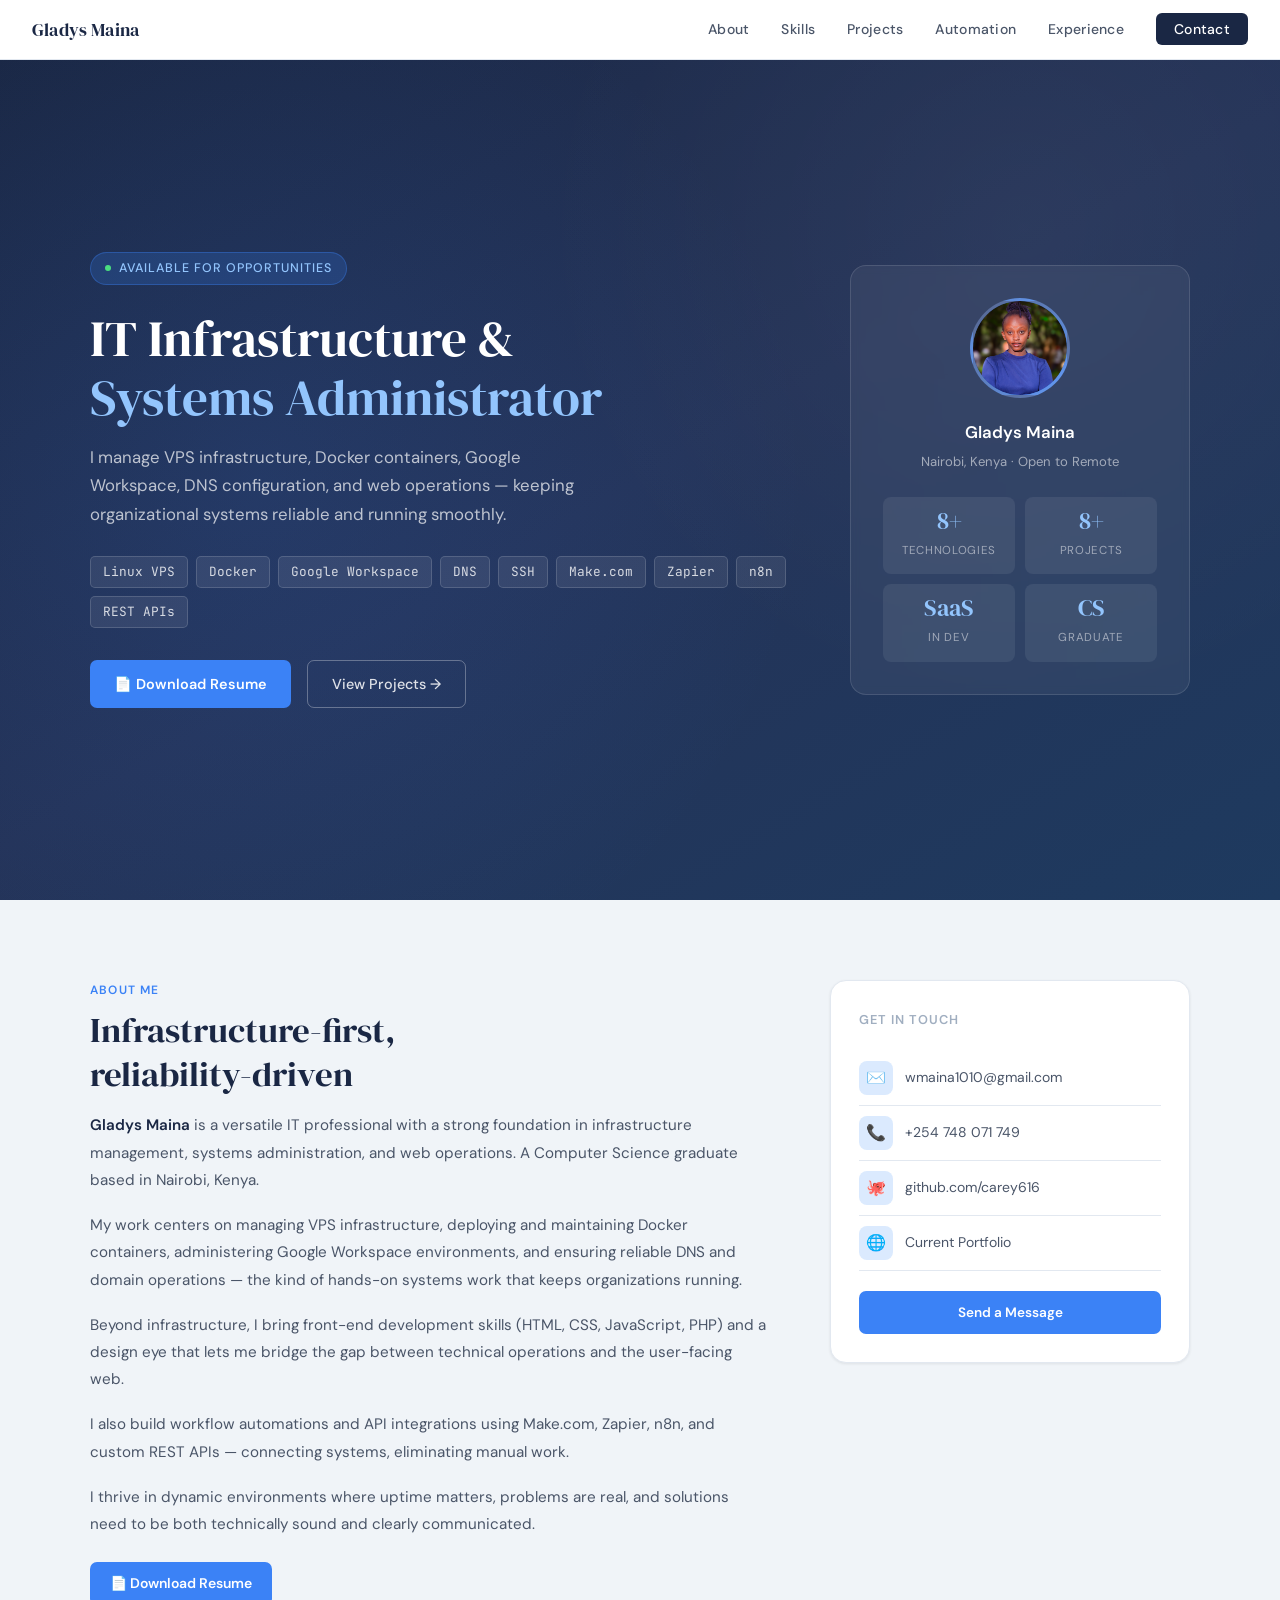
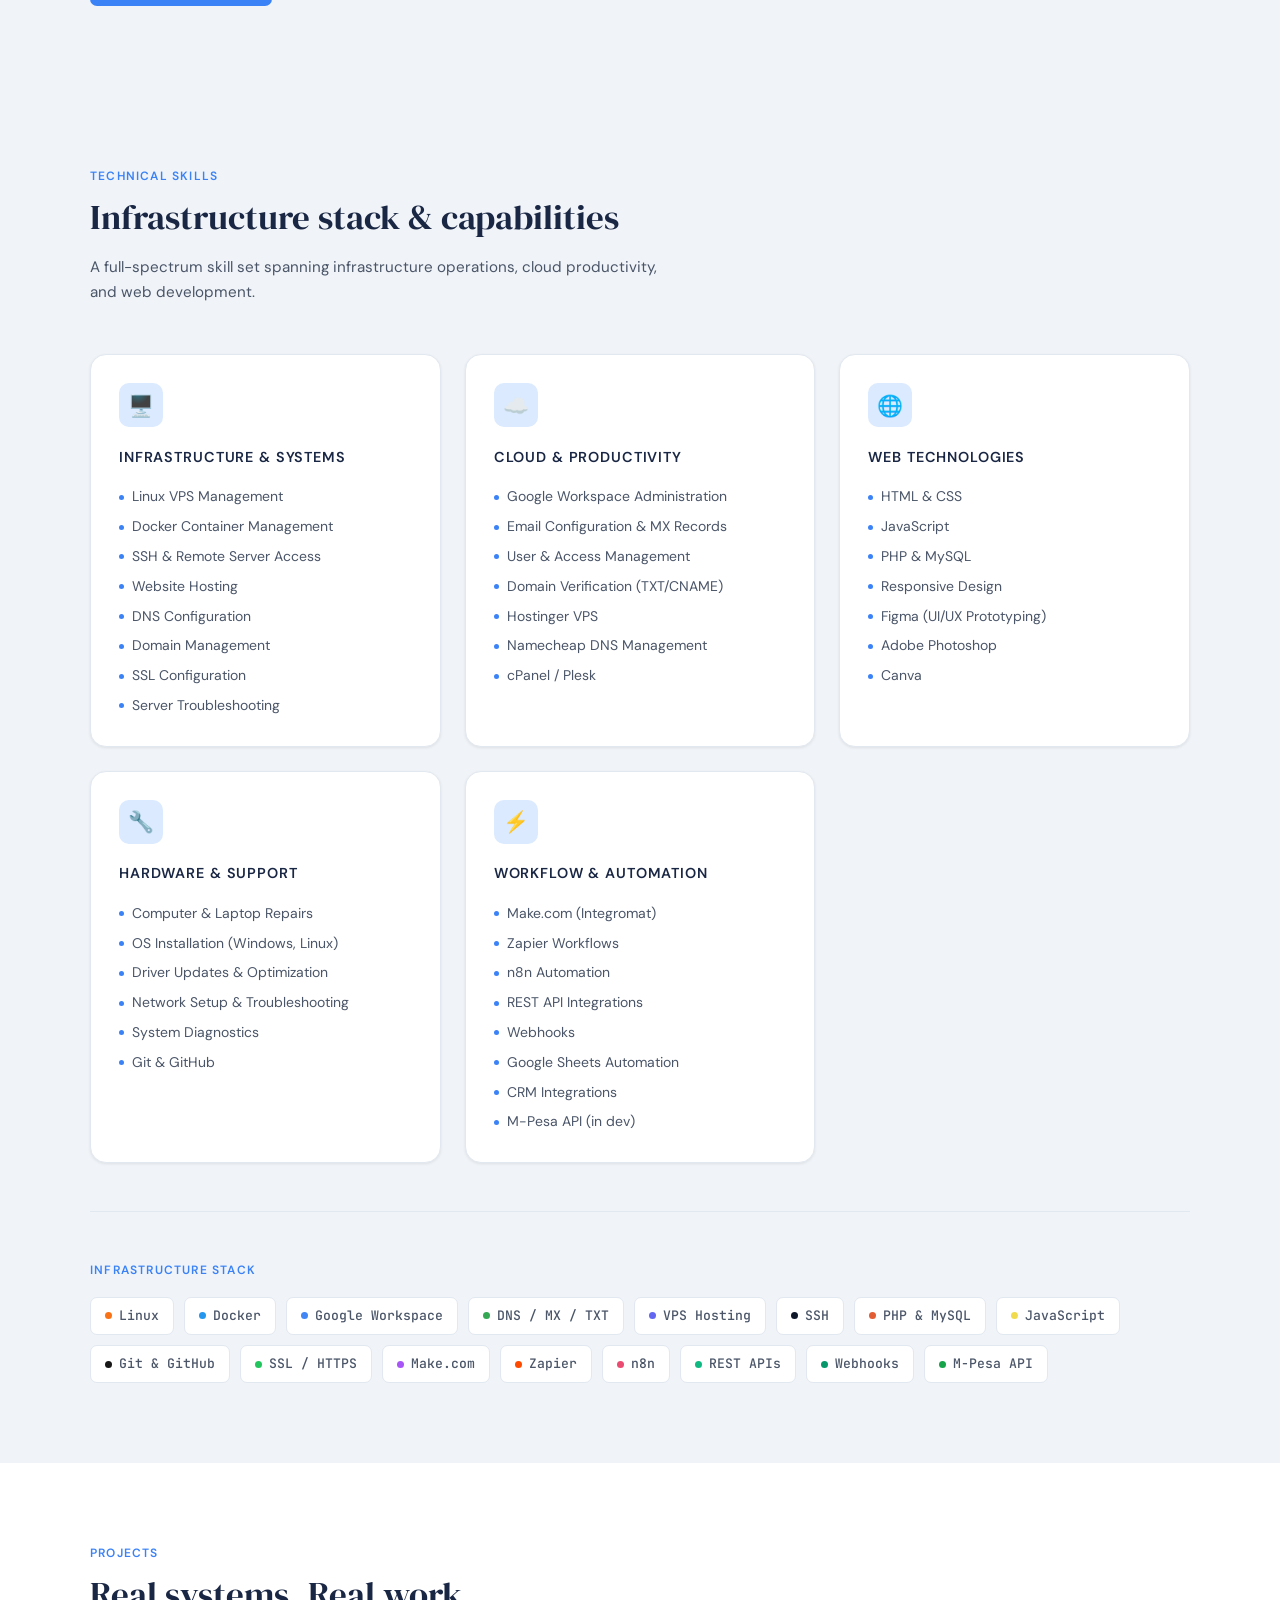
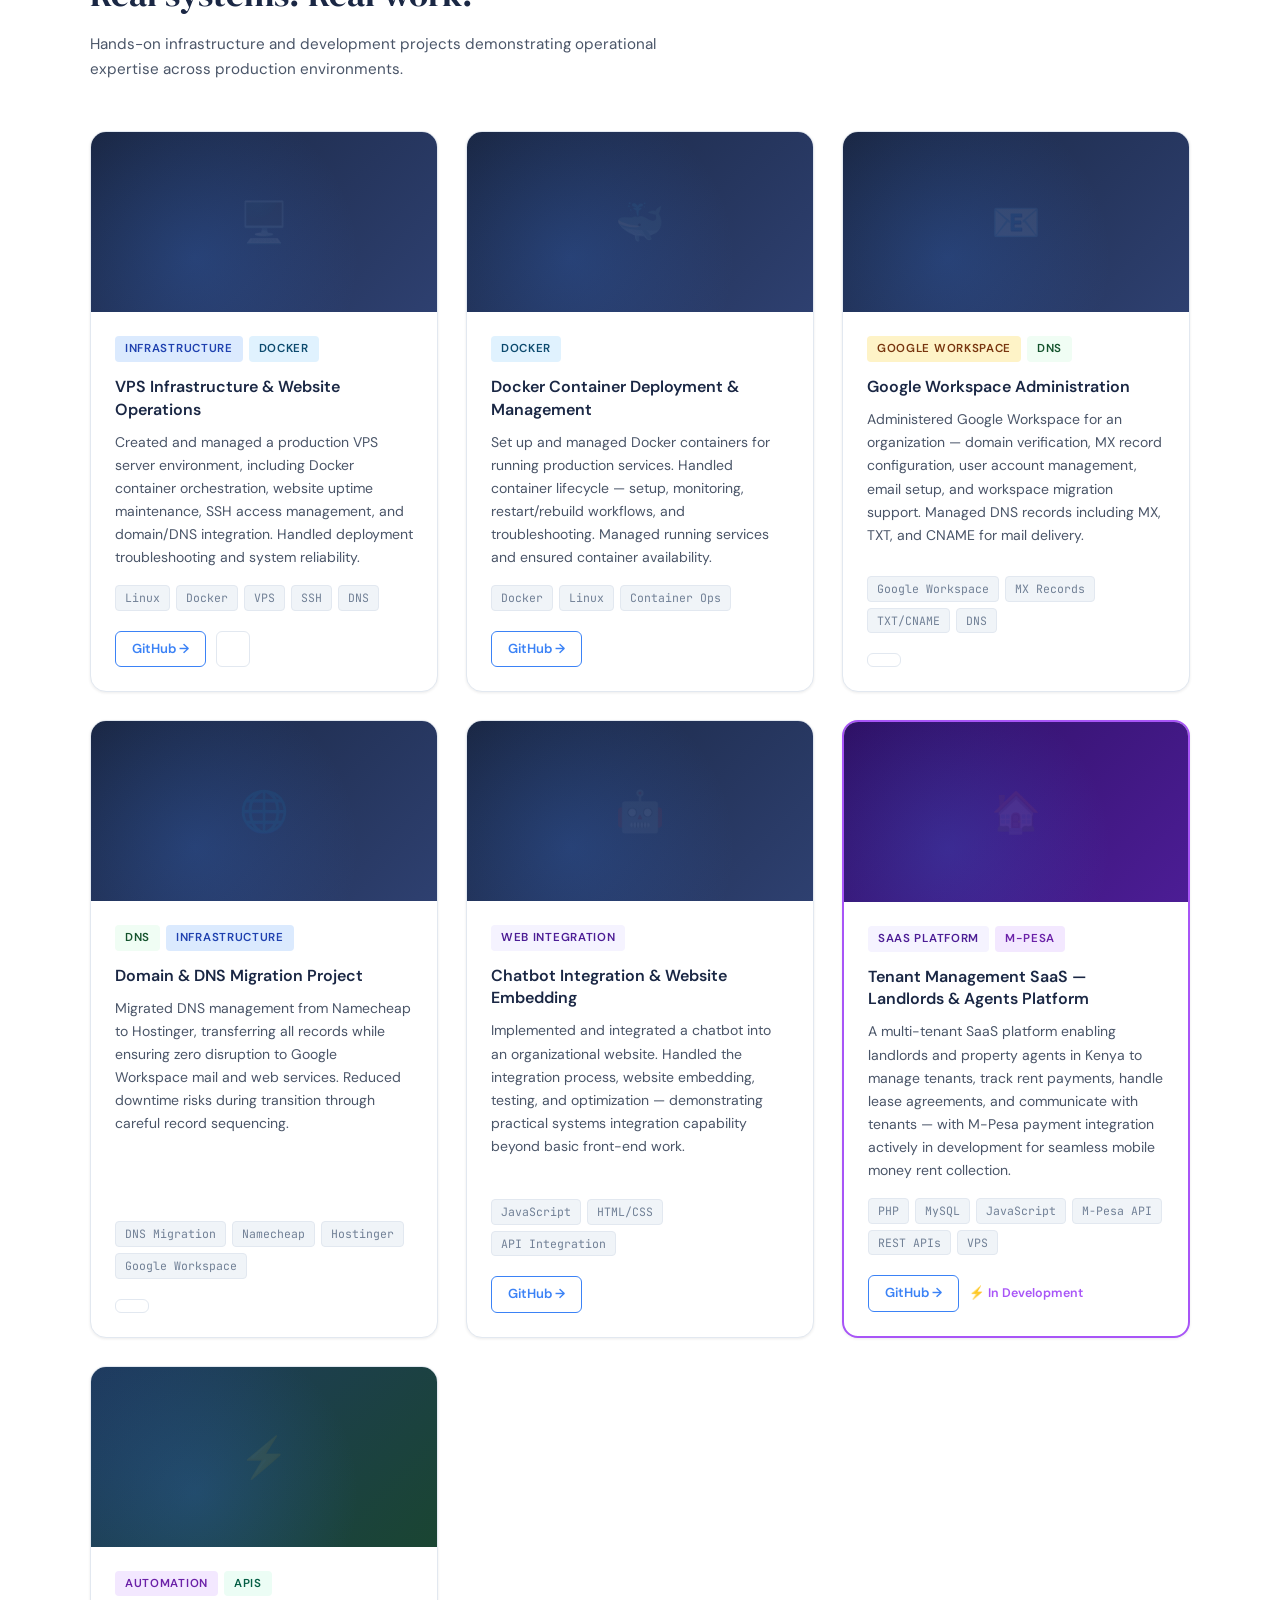
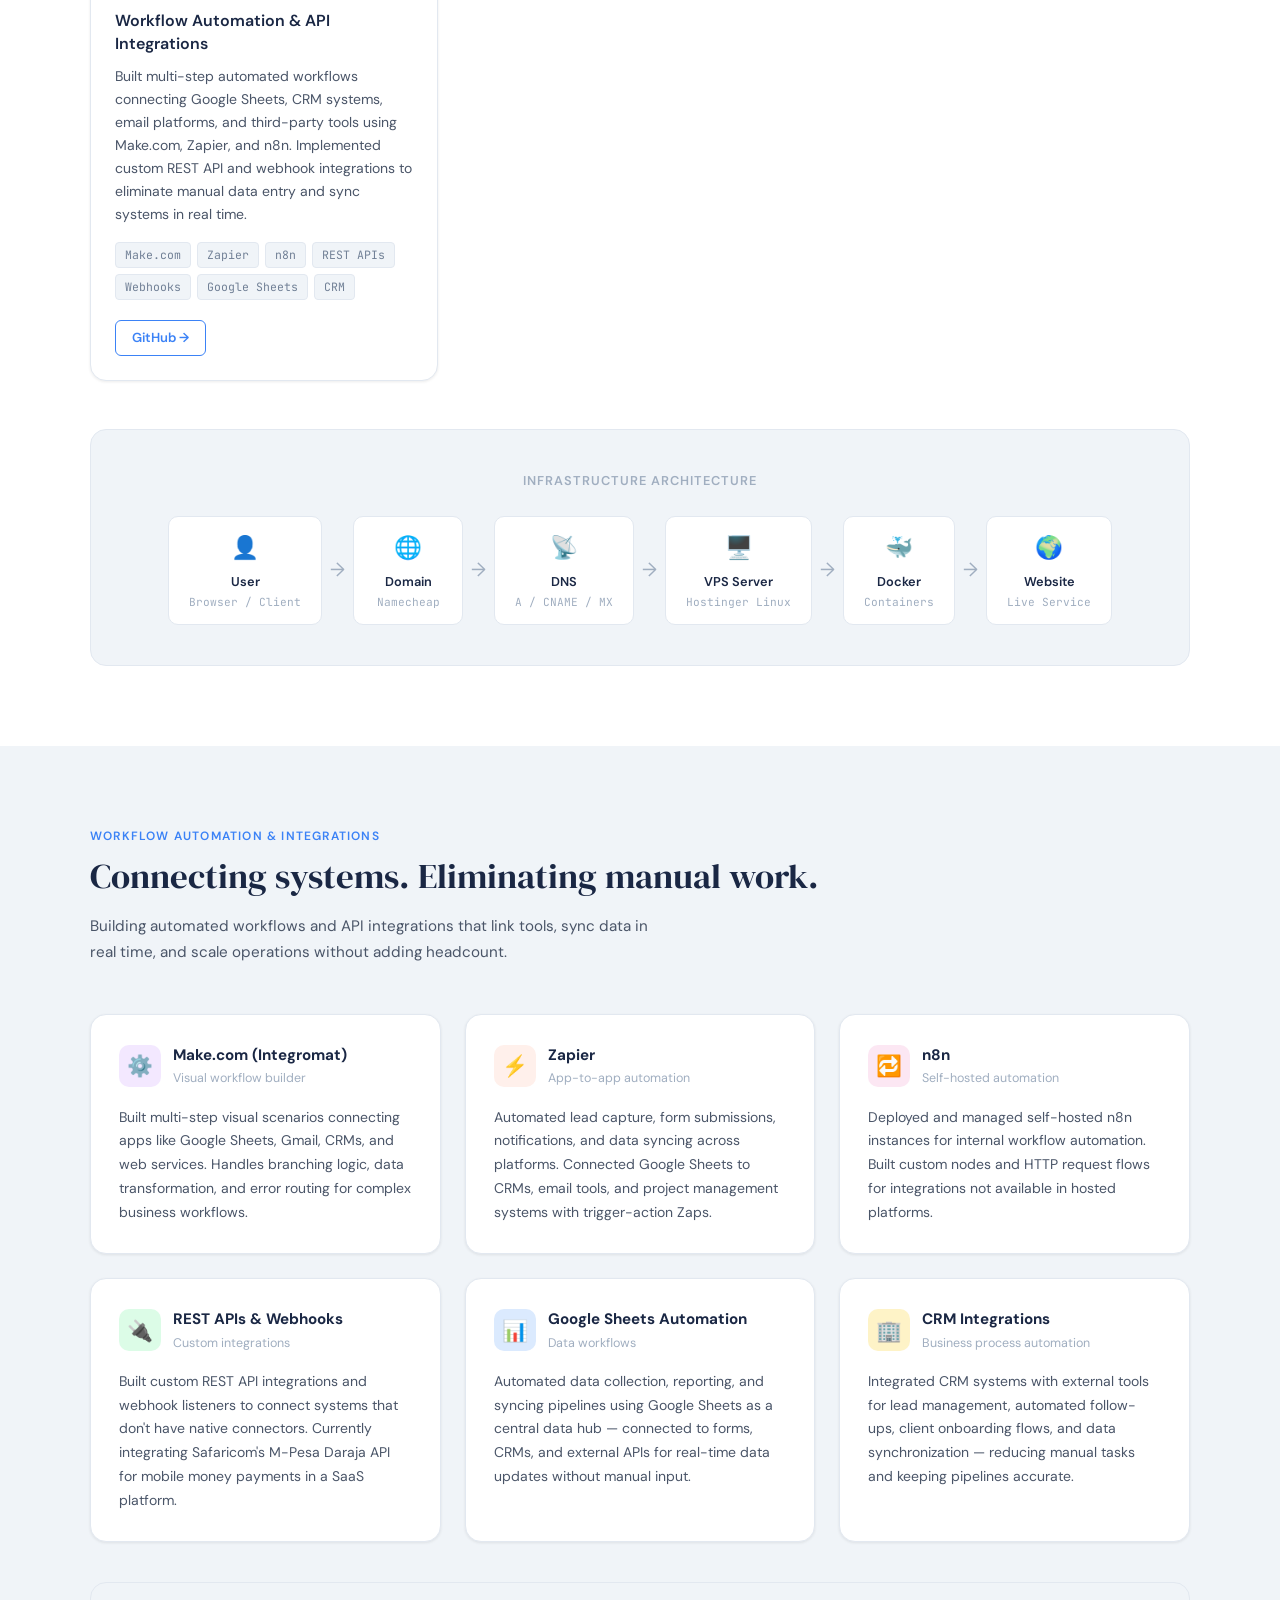
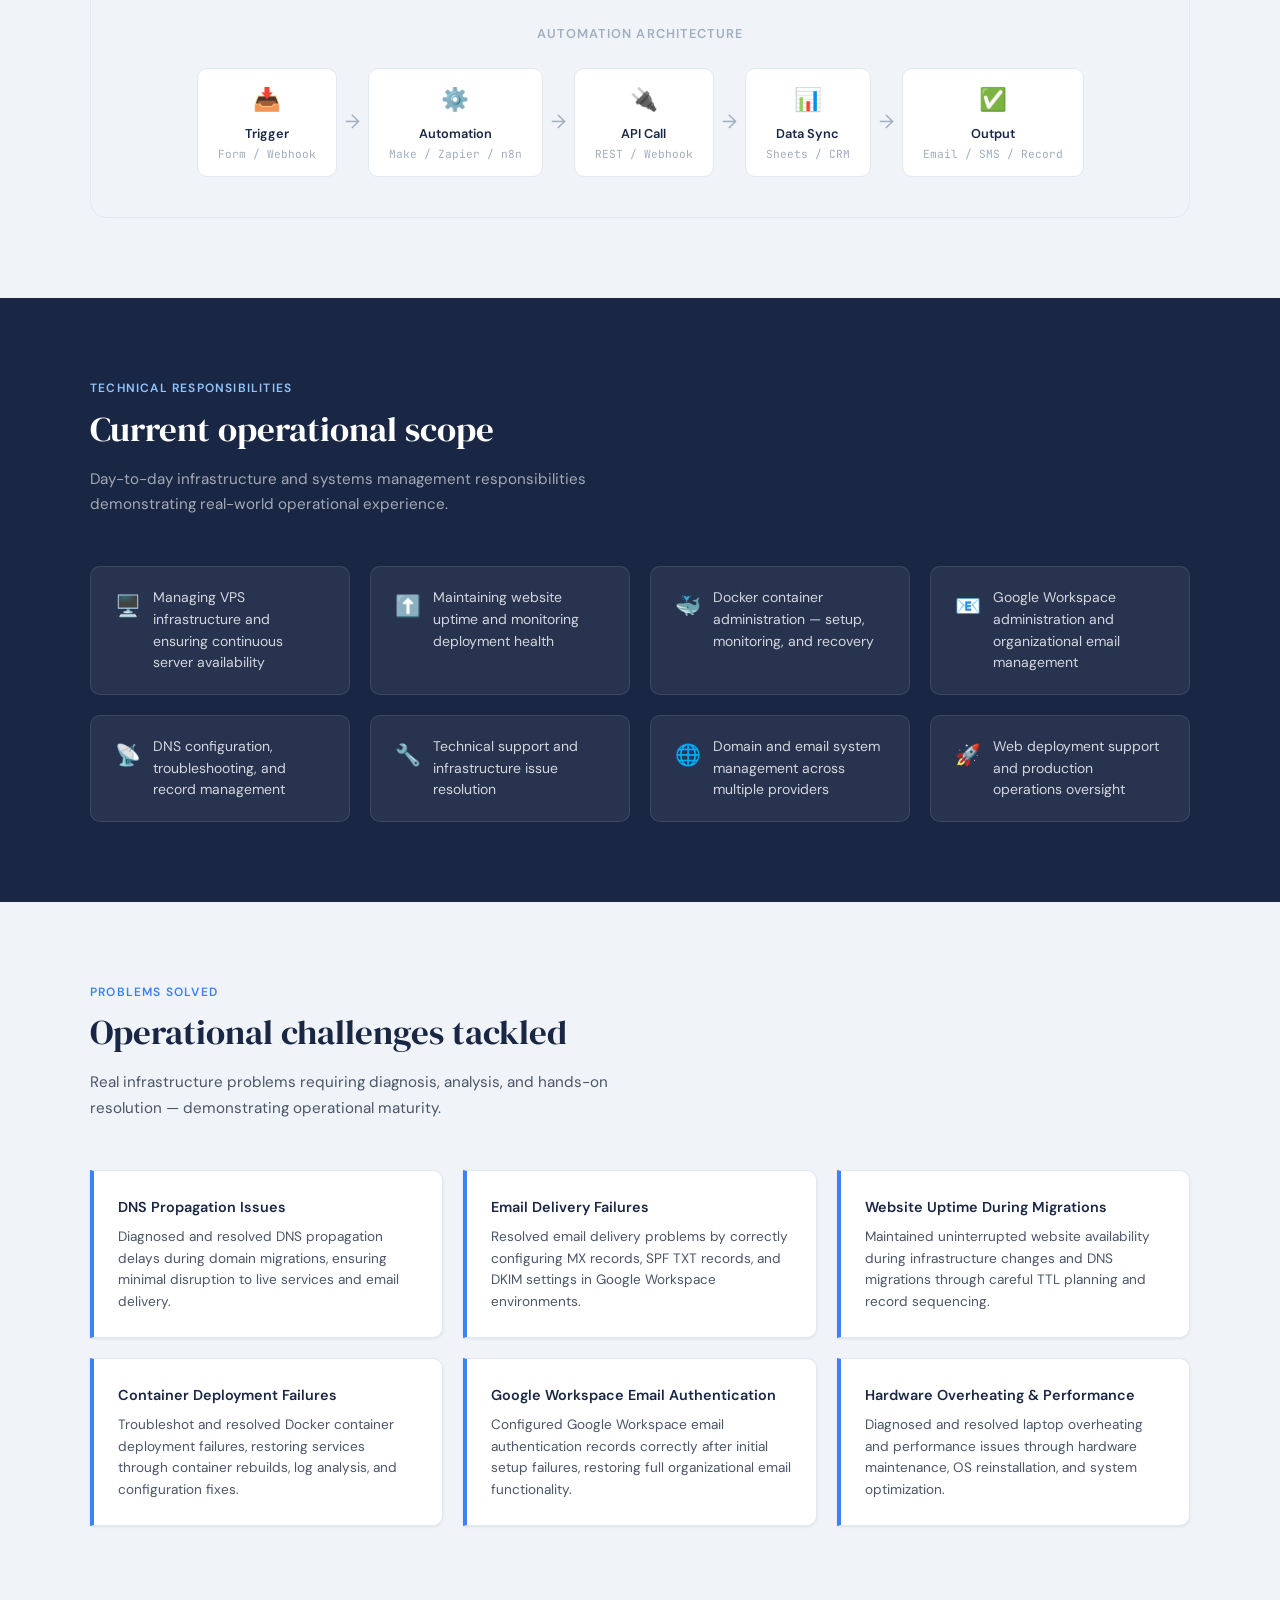
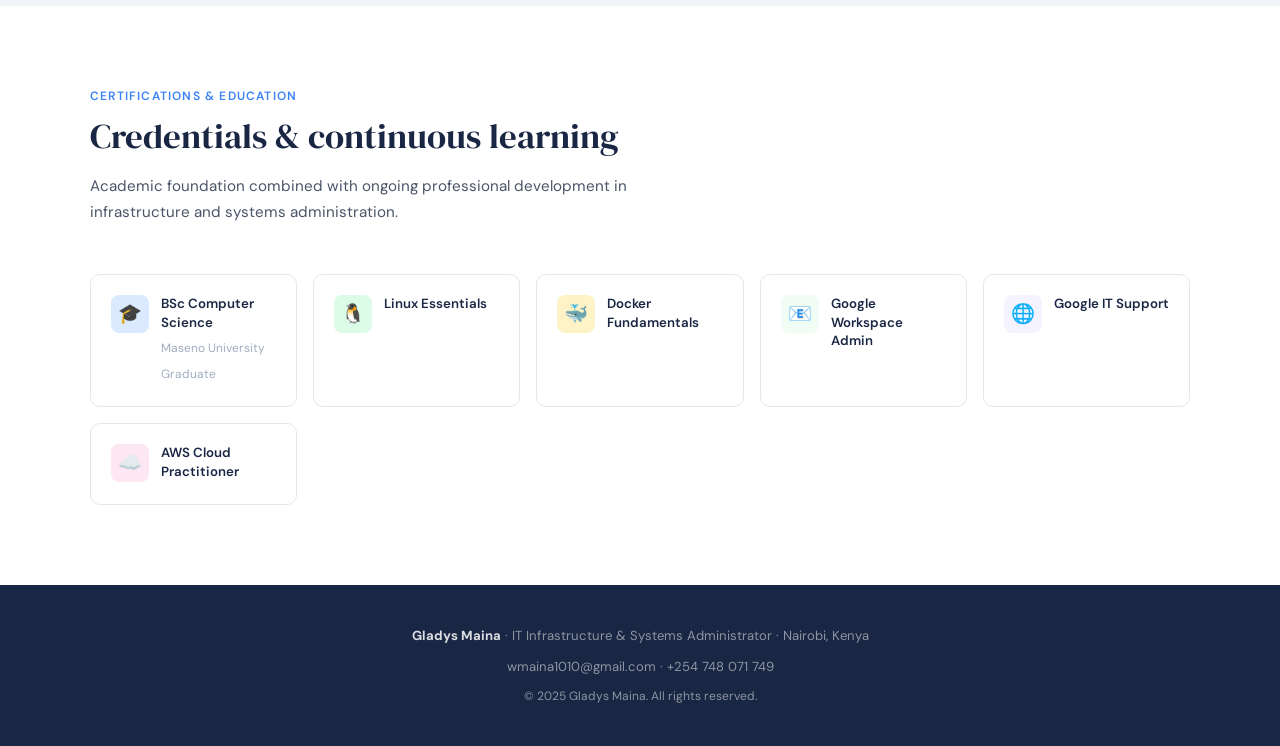
==== commit 4c4a2d07: "Update and rename index (1).html to index.html" ====
--- a/index.html
+++ b/index.html
@@ -3,9 +3,9 @@
 <head>
 <meta charset="UTF-8">
 <meta name="viewport" content="width=device-width, initial-scale=1.0">
-<meta name="description" content="Gladys Maina – IT Support & Systems Administrator specializing in VPS infrastructure, Docker, Google Workspace, DNS, and web operations.">
+<meta name="description" content="Gladys Maina – IT Support & Systems Administrator specializing in VPS infrastructure, Docker, Google Workspace, DNS, web operations, and workflow automation.">
 <meta property="og:title" content="Gladys Maina | IT Infrastructure & Systems Administrator">
-<meta property="og:description" content="IT professional managing VPS infrastructure, Docker containers, Google Workspace, DNS, and technical support for organizational systems.">
+<meta property="og:description" content="IT professional managing VPS infrastructure, Docker containers, Google Workspace, DNS, and building workflow automations with Make.com, Zapier, n8n, and custom APIs.">
 <meta property="og:type" content="website">
 <title>Gladys Maina | IT Infrastructure & Systems Administrator</title>
 <link rel="preconnect" href="https://fonts.googleapis.com">
@@ -872,6 +872,7 @@
     <li><a href="#about">About</a></li>
     <li><a href="#skills">Skills</a></li>
     <li><a href="#projects">Projects</a></li>
+    <li><a href="#automation">Automation</a></li>
     <li><a href="#responsibilities">Experience</a></li>
     <li><a href="#contact" class="nav-cta">Contact</a></li>
   </ul>
@@ -891,11 +892,13 @@
         <span class="tag">Google Workspace</span>
         <span class="tag">DNS</span>
         <span class="tag">SSH</span>
-        <span class="tag">Web Hosting</span>
-        <span class="tag">PHP</span>
+        <span class="tag">Make.com</span>
+        <span class="tag">Zapier</span>
+        <span class="tag">n8n</span>
+        <span class="tag">REST APIs</span>
       </div>
       <div class="hero-actions">
-        <a href="https://raw.githubusercontent.com/carey616/MyPORTFOLIO/main/GMaina%20Resume.pdf" class="btn-primary" target="_blank">
+        <a href="https://raw.githubusercontent.com/carey616/MyPORTFOLIO/main/GMainaCV.pdf" class="btn-primary" target="_blank">
           📄 Download Resume
         </a>
         <a href="#projects" class="btn-ghost">View Projects →</a>
@@ -909,16 +912,16 @@
       <div class="hero-card-role">Nairobi, Kenya · Open to Remote</div>
       <div class="stat-row">
         <div class="stat-box">
-          <span class="stat-num">5+</span>
+          <span class="stat-num">8+</span>
           <span class="stat-label">Technologies</span>
         </div>
         <div class="stat-box">
-          <span class="stat-num">6+</span>
+          <span class="stat-num">8+</span>
           <span class="stat-label">Projects</span>
         </div>
         <div class="stat-box">
-          <span class="stat-num">100%</span>
-          <span class="stat-label">Uptime Focus</span>
+          <span class="stat-num">SaaS</span>
+          <span class="stat-label">In Dev</span>
         </div>
         <div class="stat-box">
           <span class="stat-num">CS</span>
@@ -939,9 +942,10 @@
         <p><strong>Gladys Maina</strong> is a versatile IT professional with a strong foundation in infrastructure management, systems administration, and web operations. A Computer Science graduate based in Nairobi, Kenya.</p>
         <p>My work centers on managing VPS infrastructure, deploying and maintaining Docker containers, administering Google Workspace environments, and ensuring reliable DNS and domain operations — the kind of hands-on systems work that keeps organizations running.</p>
         <p>Beyond infrastructure, I bring front-end development skills (HTML, CSS, JavaScript, PHP) and a design eye that lets me bridge the gap between technical operations and the user-facing web.</p>
+        <p>I also build workflow automations and API integrations using Make.com, Zapier, n8n, and custom REST APIs — connecting systems, eliminating manual work.</p>
         <p>I thrive in dynamic environments where uptime matters, problems are real, and solutions need to be both technically sound and clearly communicated.</p>
         <div style="margin-top:1.5rem;">
-          <a href="https://raw.githubusercontent.com/carey616/MyPORTFOLIO/main/GMaina%20Resume.pdf" class="btn-primary" target="_blank" style="display:inline-flex; font-size:0.875rem; padding:10px 20px;">📄 Download Resume</a>
+          <a href="https://raw.githubusercontent.com/carey616/MyPORTFOLIO/main/GMainaCV.pdf" class="btn-primary" target="_blank" style="display:inline-flex; font-size:0.875rem; padding:10px 20px;">📄 Download Resume</a>
         </div>
       </div>
       <div class="about-contact fade-in" id="contact">
@@ -1030,6 +1034,20 @@
           <li>Git &amp; GitHub</li>
         </ul>
       </div>
+      <div class="skill-card">
+        <div class="skill-card-icon">⚡</div>
+        <h3>Workflow &amp; Automation</h3>
+        <ul class="skill-list">
+          <li>Make.com (Integromat)</li>
+          <li>Zapier Workflows</li>
+          <li>n8n Automation</li>
+          <li>REST API Integrations</li>
+          <li>Webhooks</li>
+          <li>Google Sheets Automation</li>
+          <li>CRM Integrations</li>
+          <li>M-Pesa API (in dev)</li>
+        </ul>
+      </div>
     </div>
 
     <div class="stack-section fade-in">
@@ -1045,6 +1063,12 @@
         <span class="stack-badge"><span class="stack-dot" style="background:#f0db4f;"></span>JavaScript</span>
         <span class="stack-badge"><span class="stack-dot" style="background:#181717;"></span>Git &amp; GitHub</span>
         <span class="stack-badge"><span class="stack-dot" style="background:#22c55e;"></span>SSL / HTTPS</span>
+        <span class="stack-badge"><span class="stack-dot" style="background:#a855f7;"></span>Make.com</span>
+        <span class="stack-badge"><span class="stack-dot" style="background:#ff4a00;"></span>Zapier</span>
+        <span class="stack-badge"><span class="stack-dot" style="background:#ea4b71;"></span>n8n</span>
+        <span class="stack-badge"><span class="stack-dot" style="background:#10b981;"></span>REST APIs</span>
+        <span class="stack-badge"><span class="stack-dot" style="background:#059669;"></span>Webhooks</span>
+        <span class="stack-badge"><span class="stack-dot" style="background:#16a34a;"></span>M-Pesa API</span>
       </div>
     </div>
   </div>
@@ -1079,7 +1103,7 @@
           </div>
           <div class="project-links">
             <a href="https://github.com/carey616" class="project-link" target="_blank">GitHub →</a>
-            <a href="#" class="project-link ghost">Add Screenshot</a>
+            <a href="#" class="project-link ghost"> </a>
           </div>
         </div>
       </div>
@@ -1123,7 +1147,7 @@
             <span class="tech-tag">DNS</span>
           </div>
           <div class="project-links">
-            <a href="#" class="project-link ghost">Add Details</a>
+            <a href="#" class="project-link ghost"> </a>
           </div>
         </div>
       </div>
@@ -1146,7 +1170,7 @@
             <span class="tech-tag">Google Workspace</span>
           </div>
           <div class="project-links">
-            <a href="#" class="project-link ghost">Add Case Study</a>
+            <a href="#" class="project-link ghost"> </a>
           </div>
         </div>
       </div>
@@ -1172,27 +1196,60 @@
         </div>
       </div>
 
-      <div class="project-card">
-        <div class="project-img">
-          <span class="project-img-icon">💰</span>
+      <div class="project-card" style="border: 2px solid #a855f7; position: relative;">
+        <div style="position:absolute; top:12px; right:12px; background:#a855f7; color:white; font-size:0.7rem; font-weight:700; padding:3px 10px; border-radius:100px; letter-spacing:0.05em;">🚀 Active SaaS</div>
+        <div class="project-img" style="background: linear-gradient(135deg, #2e1065, #4c1d95);">
+          <span class="project-img-icon">🏠</span>
         </div>
         <div class="project-body">
           <div class="project-cats">
-            <span class="project-cat cat-web">Web App</span>
-          </div>
-          <h3>Personal Finance Management System</h3>
-          <p>A full-stack web application for managing personal budgeting, savings tracking, debt management, and investment monitoring. Built with PHP and MySQL, demonstrating back-end development and database design skills.</p>
+            <span class="project-cat cat-web">SaaS Platform</span>
+            <span class="project-cat" style="background:#f3e8ff;color:#6b21a8;">M-Pesa</span>
+          </div>
+          <h3>Tenant Management SaaS — Landlords &amp; Agents Platform</h3>
+          <p>A multi-tenant SaaS platform enabling landlords and property agents in Kenya to manage tenants, track rent payments, handle lease agreements, and communicate with tenants — with M-Pesa payment integration actively in development for seamless mobile money rent collection.</p>
           <div class="project-tech">
             <span class="tech-tag">PHP</span>
             <span class="tech-tag">MySQL</span>
-            <span class="tech-tag">HTML/CSS</span>
             <span class="tech-tag">JavaScript</span>
+            <span class="tech-tag">M-Pesa API</span>
+            <span class="tech-tag">REST APIs</span>
+            <span class="tech-tag">VPS</span>
           </div>
           <div class="project-links">
             <a href="https://github.com/carey616" class="project-link" target="_blank">GitHub →</a>
-          </div>
-        </div>
-      </div>
+            <span style="font-size:0.78rem; color:#a855f7; font-weight:600; padding:6px 0; display:inline-flex; align-items:center; gap:5px;">⚡ In Development</span>
+          </div>
+        </div>
+      </div>
+
+      <div class="project-card">
+        <div class="project-img" style="background: linear-gradient(135deg, #1e3a5f, #1a4532);">
+          <span class="project-img-icon">⚡</span>
+        </div>
+        <div class="project-body">
+          <div class="project-cats">
+            <span class="project-cat" style="background:#f3e8ff;color:#6b21a8;">Automation</span>
+            <span class="project-cat" style="background:#ecfdf5;color:#065f46;">APIs</span>
+          </div>
+          <h3>Workflow Automation &amp; API Integrations</h3>
+          <p>Built multi-step automated workflows connecting Google Sheets, CRM systems, email platforms, and third-party tools using Make.com, Zapier, and n8n. Implemented custom REST API and webhook integrations to eliminate manual data entry and sync systems in real time.</p>
+          <div class="project-tech">
+            <span class="tech-tag">Make.com</span>
+            <span class="tech-tag">Zapier</span>
+            <span class="tech-tag">n8n</span>
+            <span class="tech-tag">REST APIs</span>
+            <span class="tech-tag">Webhooks</span>
+            <span class="tech-tag">Google Sheets</span>
+            <span class="tech-tag">CRM</span>
+          </div>
+          <div class="project-links">
+            <a href="https://github.com/carey616" class="project-link" target="_blank">GitHub →</a>
+          </div>
+        </div>
+      </div>
+
+
 
     </div>
 
@@ -1240,7 +1297,122 @@
   </div>
 </section>
 
-<!-- RESPONSIBILITIES -->
+<!-- WORKFLOW AUTOMATION -->
+<section id="automation" style="background: var(--mist);">
+  <div class="section-inner">
+    <div class="section-label">Workflow Automation &amp; Integrations</div>
+    <h2 class="section-title">Connecting systems. Eliminating manual work.</h2>
+    <p class="section-desc">Building automated workflows and API integrations that link tools, sync data in real time, and scale operations without adding headcount.</p>
+
+    <div style="display:grid; grid-template-columns: repeat(auto-fit, minmax(300px, 1fr)); gap:1.5rem;" class="fade-in">
+
+      <div style="background:var(--white); border:1px solid var(--fog); border-radius:var(--radius-lg); padding:1.75rem; box-shadow:var(--shadow-sm);">
+        <div style="display:flex; align-items:center; gap:12px; margin-bottom:1rem;">
+          <div style="width:42px;height:42px;border-radius:10px;background:#f3e8ff;display:flex;align-items:center;justify-content:center;font-size:1.3rem;">⚙️</div>
+          <div>
+            <div style="font-size:0.95rem;font-weight:700;color:var(--navy);">Make.com (Integromat)</div>
+            <div style="font-size:0.78rem;color:var(--silver);">Visual workflow builder</div>
+          </div>
+        </div>
+        <p style="font-size:0.875rem;color:var(--slate);line-height:1.7;">Built multi-step visual scenarios connecting apps like Google Sheets, Gmail, CRMs, and web services. Handles branching logic, data transformation, and error routing for complex business workflows.</p>
+      </div>
+
+      <div style="background:var(--white); border:1px solid var(--fog); border-radius:var(--radius-lg); padding:1.75rem; box-shadow:var(--shadow-sm);">
+        <div style="display:flex; align-items:center; gap:12px; margin-bottom:1rem;">
+          <div style="width:42px;height:42px;border-radius:10px;background:#fff0eb;display:flex;align-items:center;justify-content:center;font-size:1.3rem;">⚡</div>
+          <div>
+            <div style="font-size:0.95rem;font-weight:700;color:var(--navy);">Zapier</div>
+            <div style="font-size:0.78rem;color:var(--silver);">App-to-app automation</div>
+          </div>
+        </div>
+        <p style="font-size:0.875rem;color:var(--slate);line-height:1.7;">Automated lead capture, form submissions, notifications, and data syncing across platforms. Connected Google Sheets to CRMs, email tools, and project management systems with trigger-action Zaps.</p>
+      </div>
+
+      <div style="background:var(--white); border:1px solid var(--fog); border-radius:var(--radius-lg); padding:1.75rem; box-shadow:var(--shadow-sm);">
+        <div style="display:flex; align-items:center; gap:12px; margin-bottom:1rem;">
+          <div style="width:42px;height:42px;border-radius:10px;background:#fce7f3;display:flex;align-items:center;justify-content:center;font-size:1.3rem;">🔁</div>
+          <div>
+            <div style="font-size:0.95rem;font-weight:700;color:var(--navy);">n8n</div>
+            <div style="font-size:0.78rem;color:var(--silver);">Self-hosted automation</div>
+          </div>
+        </div>
+        <p style="font-size:0.875rem;color:var(--slate);line-height:1.7;">Deployed and managed self-hosted n8n instances for internal workflow automation. Built custom nodes and HTTP request flows for integrations not available in hosted platforms.</p>
+      </div>
+
+      <div style="background:var(--white); border:1px solid var(--fog); border-radius:var(--radius-lg); padding:1.75rem; box-shadow:var(--shadow-sm);">
+        <div style="display:flex; align-items:center; gap:12px; margin-bottom:1rem;">
+          <div style="width:42px;height:42px;border-radius:10px;background:#dcfce7;display:flex;align-items:center;justify-content:center;font-size:1.3rem;">🔌</div>
+          <div>
+            <div style="font-size:0.95rem;font-weight:700;color:var(--navy);">REST APIs &amp; Webhooks</div>
+            <div style="font-size:0.78rem;color:var(--silver);">Custom integrations</div>
+          </div>
+        </div>
+        <p style="font-size:0.875rem;color:var(--slate);line-height:1.7;">Built custom REST API integrations and webhook listeners to connect systems that don't have native connectors. Currently integrating Safaricom's M-Pesa Daraja API for mobile money payments in a SaaS platform.</p>
+      </div>
+
+      <div style="background:var(--white); border:1px solid var(--fog); border-radius:var(--radius-lg); padding:1.75rem; box-shadow:var(--shadow-sm);">
+        <div style="display:flex; align-items:center; gap:12px; margin-bottom:1rem;">
+          <div style="width:42px;height:42px;border-radius:10px;background:#dbeafe;display:flex;align-items:center;justify-content:center;font-size:1.3rem;">📊</div>
+          <div>
+            <div style="font-size:0.95rem;font-weight:700;color:var(--navy);">Google Sheets Automation</div>
+            <div style="font-size:0.78rem;color:var(--silver);">Data workflows</div>
+          </div>
+        </div>
+        <p style="font-size:0.875rem;color:var(--slate);line-height:1.7;">Automated data collection, reporting, and syncing pipelines using Google Sheets as a central data hub — connected to forms, CRMs, and external APIs for real-time data updates without manual input.</p>
+      </div>
+
+      <div style="background:var(--white); border:1px solid var(--fog); border-radius:var(--radius-lg); padding:1.75rem; box-shadow:var(--shadow-sm);">
+        <div style="display:flex; align-items:center; gap:12px; margin-bottom:1rem;">
+          <div style="width:42px;height:42px;border-radius:10px;background:#fef3c7;display:flex;align-items:center;justify-content:center;font-size:1.3rem;">🏢</div>
+          <div>
+            <div style="font-size:0.95rem;font-weight:700;color:var(--navy);">CRM Integrations</div>
+            <div style="font-size:0.78rem;color:var(--silver);">Business process automation</div>
+          </div>
+        </div>
+        <p style="font-size:0.875rem;color:var(--slate);line-height:1.7;">Integrated CRM systems with external tools for lead management, automated follow-ups, client onboarding flows, and data synchronization — reducing manual tasks and keeping pipelines accurate.</p>
+      </div>
+
+    </div>
+
+    <!-- Automation flow diagram -->
+    <div class="diagram-wrapper fade-in" style="margin-top:2.5rem;">
+      <h3>Automation Architecture</h3>
+      <div class="arch-flow">
+        <div class="arch-node">
+          <span class="node-icon">📥</span>
+          <span class="node-label">Trigger</span>
+          <span class="node-sub">Form / Webhook</span>
+        </div>
+        <div class="arch-arrow">→</div>
+        <div class="arch-node">
+          <span class="node-icon">⚙️</span>
+          <span class="node-label">Automation</span>
+          <span class="node-sub">Make / Zapier / n8n</span>
+        </div>
+        <div class="arch-arrow">→</div>
+        <div class="arch-node">
+          <span class="node-icon">🔌</span>
+          <span class="node-label">API Call</span>
+          <span class="node-sub">REST / Webhook</span>
+        </div>
+        <div class="arch-arrow">→</div>
+        <div class="arch-node">
+          <span class="node-icon">📊</span>
+          <span class="node-label">Data Sync</span>
+          <span class="node-sub">Sheets / CRM</span>
+        </div>
+        <div class="arch-arrow">→</div>
+        <div class="arch-node">
+          <span class="node-icon">✅</span>
+          <span class="node-label">Output</span>
+          <span class="node-sub">Email / SMS / Record</span>
+        </div>
+      </div>
+    </div>
+  </div>
+</section>
+
+
 <section id="responsibilities">
   <div class="section-inner">
     <div class="section-label">Technical Responsibilities</div>
@@ -1329,42 +1501,42 @@
         <div class="cert-icon" style="background:#dbeafe;">🎓</div>
         <div>
           <p>BSc Computer Science</p>
-          <span>University Graduate</span>
+          <span>Maseno University Graduate</span>
         </div>
       </div>
       <div class="cert-card">
         <div class="cert-icon" style="background:#dcfce7;">🐧</div>
         <div>
           <p>Linux Essentials</p>
-          <span>Add provider / year</span>
+          <span> </span>
         </div>
       </div>
       <div class="cert-card">
         <div class="cert-icon" style="background:#fef3c7;">🐳</div>
         <div>
           <p>Docker Fundamentals</p>
-          <span>Add provider / year</span>
+          <span> </span>
         </div>
       </div>
       <div class="cert-card">
         <div class="cert-icon" style="background:#f0fdf4;">📧</div>
         <div>
           <p>Google Workspace Admin</p>
-          <span>Add provider / year</span>
+          <span> </span>
         </div>
       </div>
       <div class="cert-card">
         <div class="cert-icon" style="background:#f5f3ff;">🌐</div>
         <div>
           <p>Google IT Support</p>
-          <span>Add provider / year</span>
+          <span> </span>
         </div>
       </div>
       <div class="cert-card">
         <div class="cert-icon" style="background:#fce7f3;">☁️</div>
         <div>
           <p>AWS Cloud Practitioner</p>
-          <span>Add if completed</span>
+          <span> </span>
         </div>
       </div>
     </div>
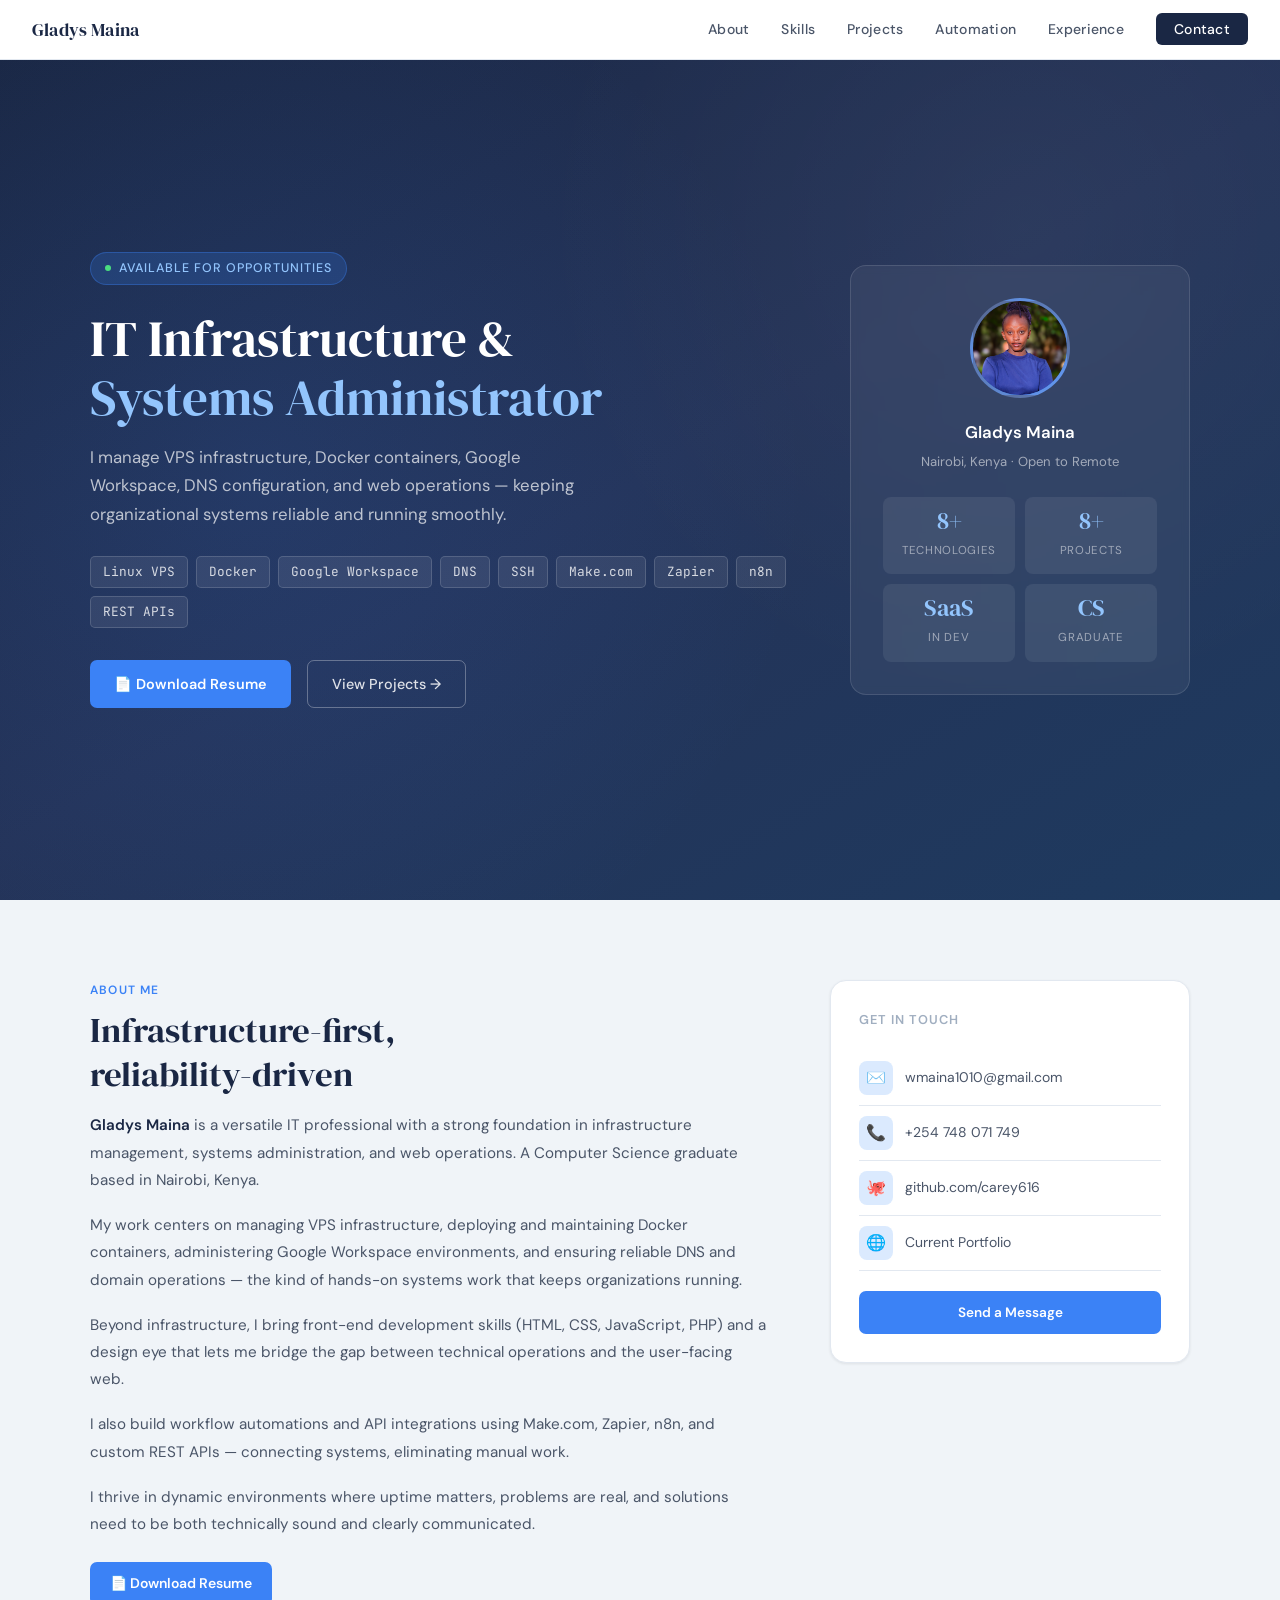
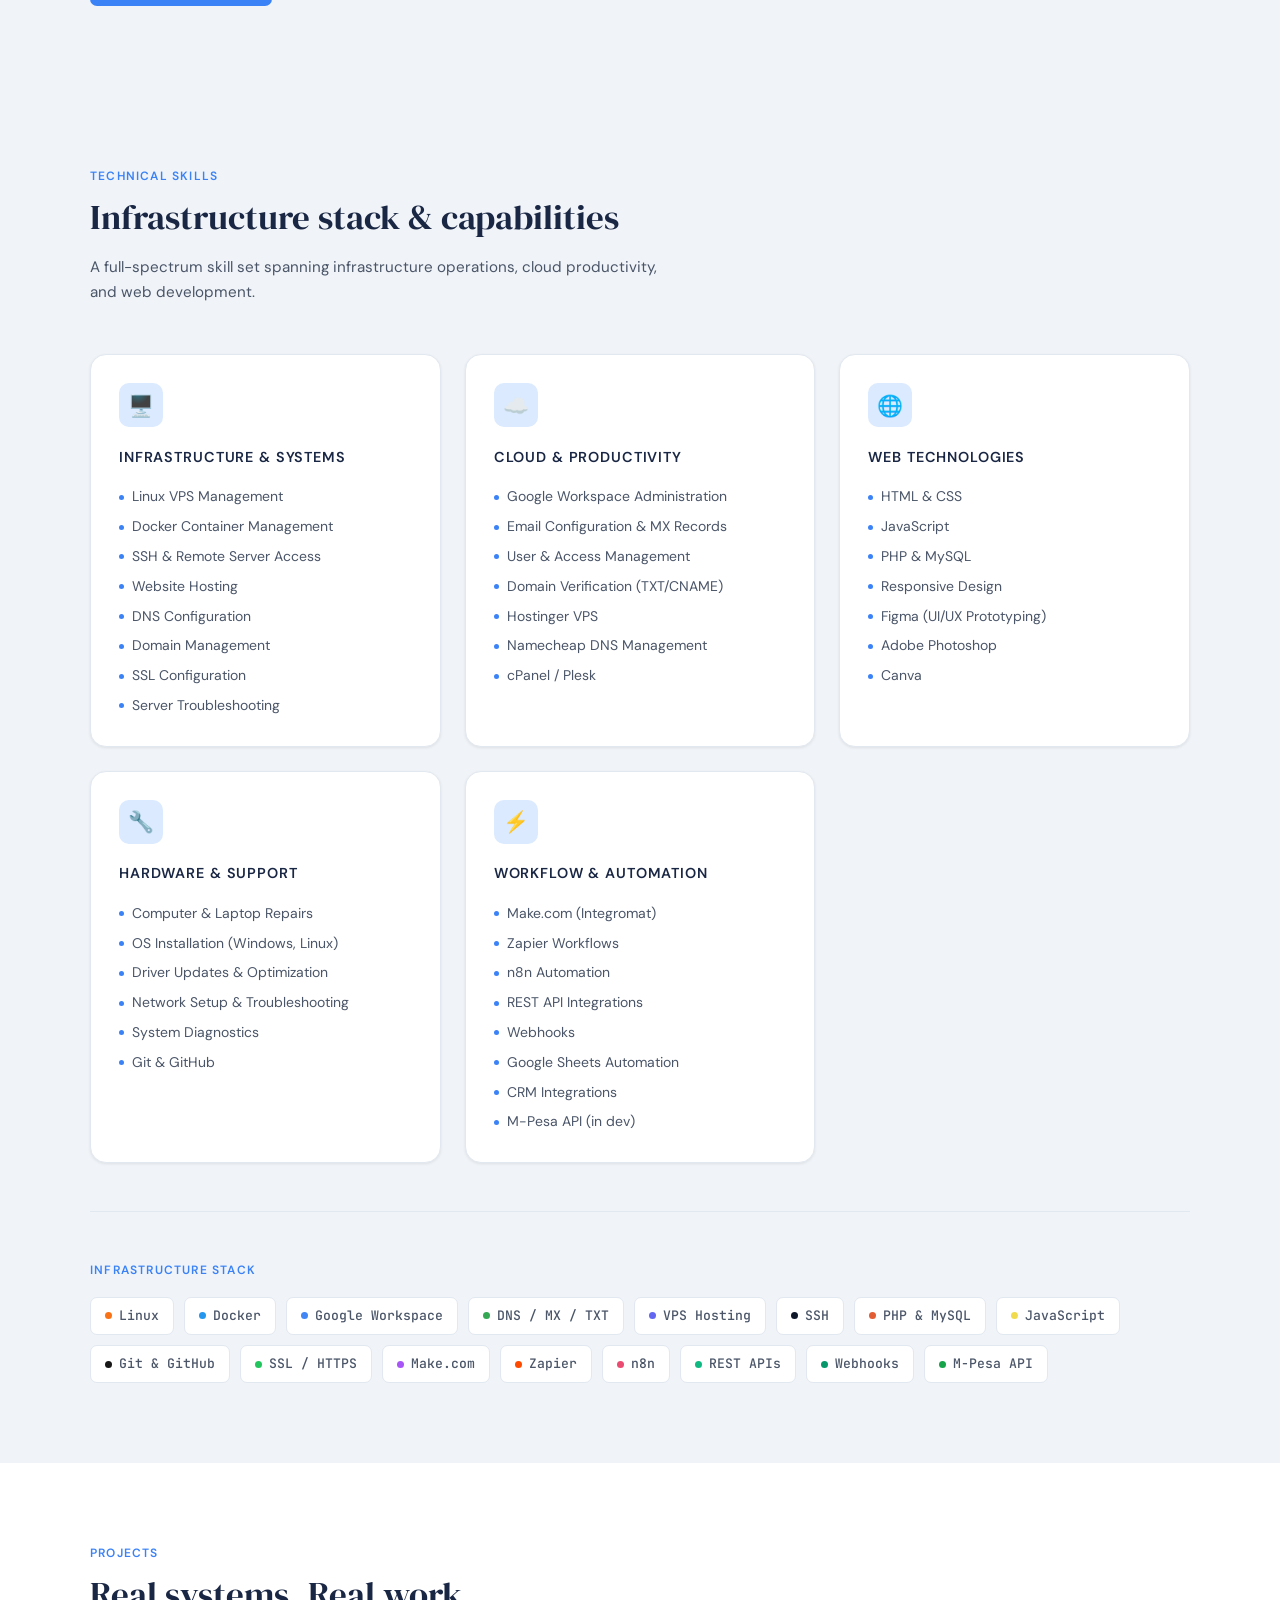
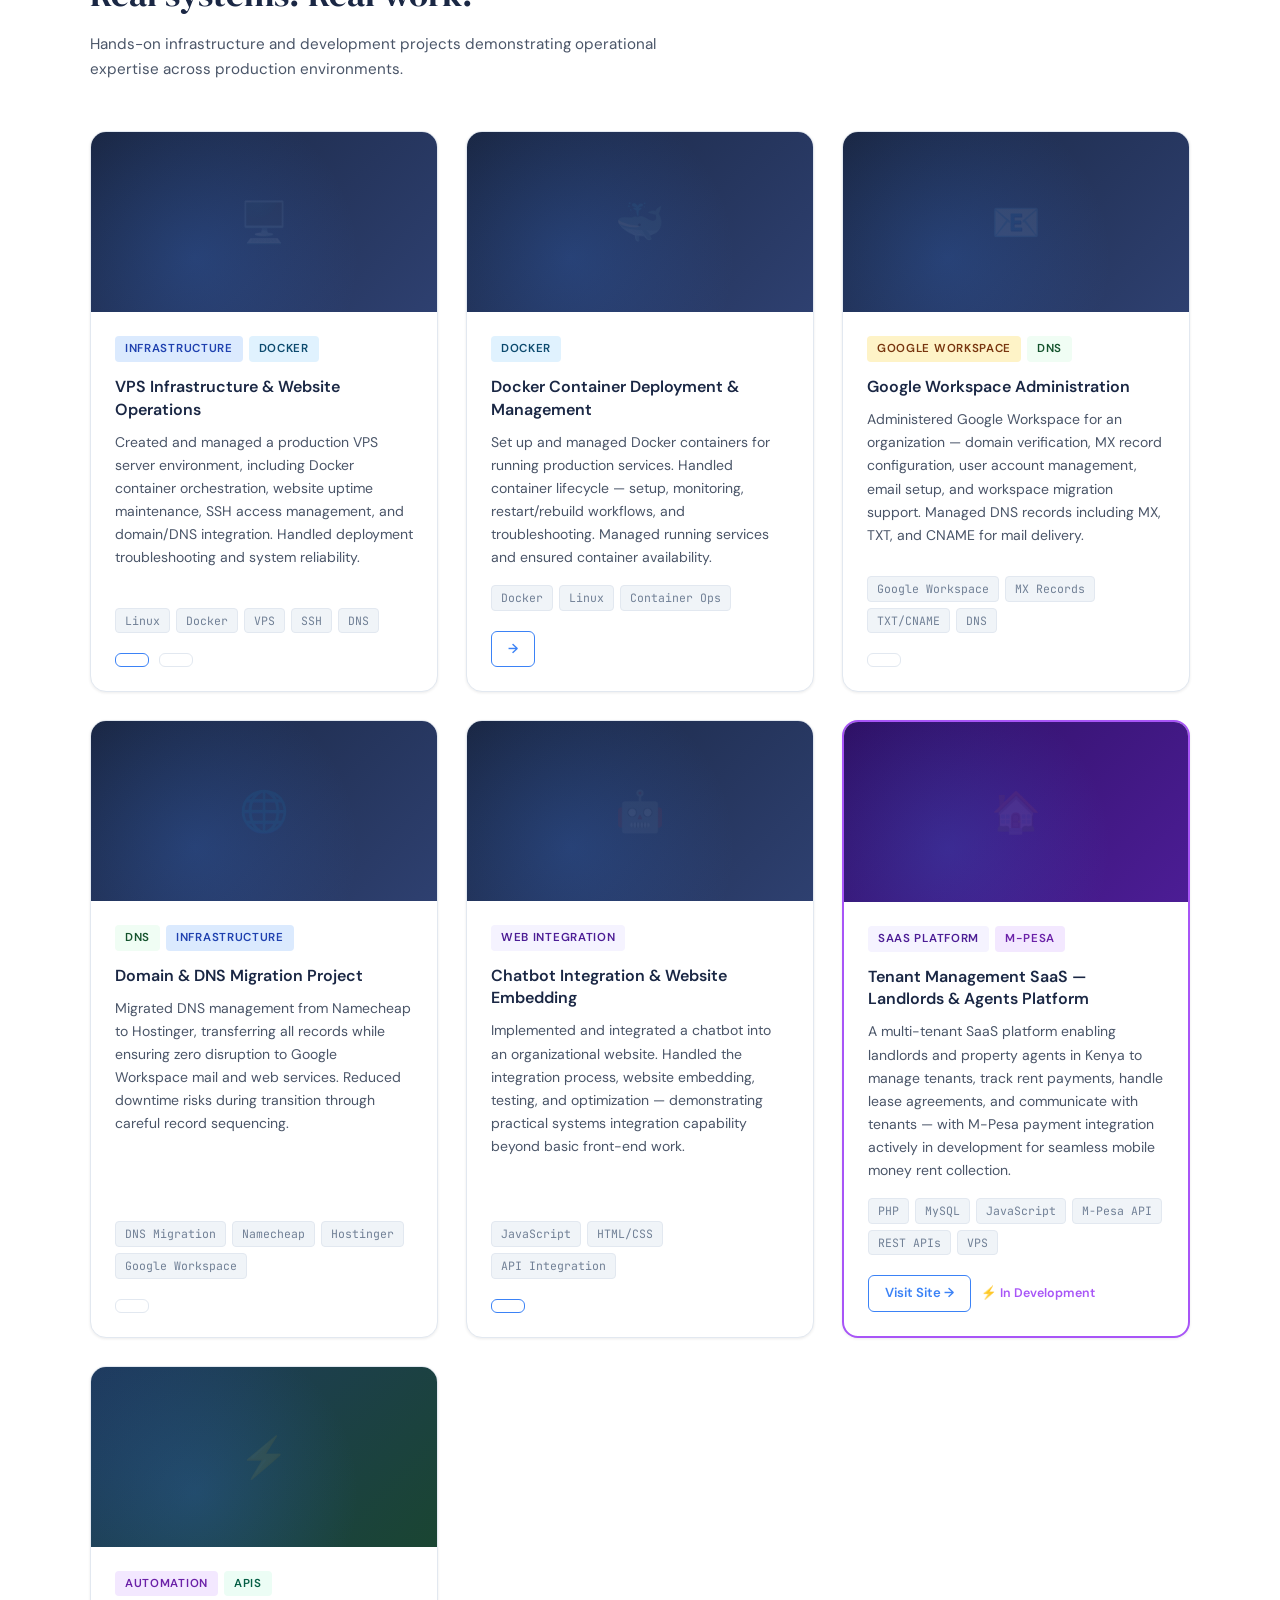
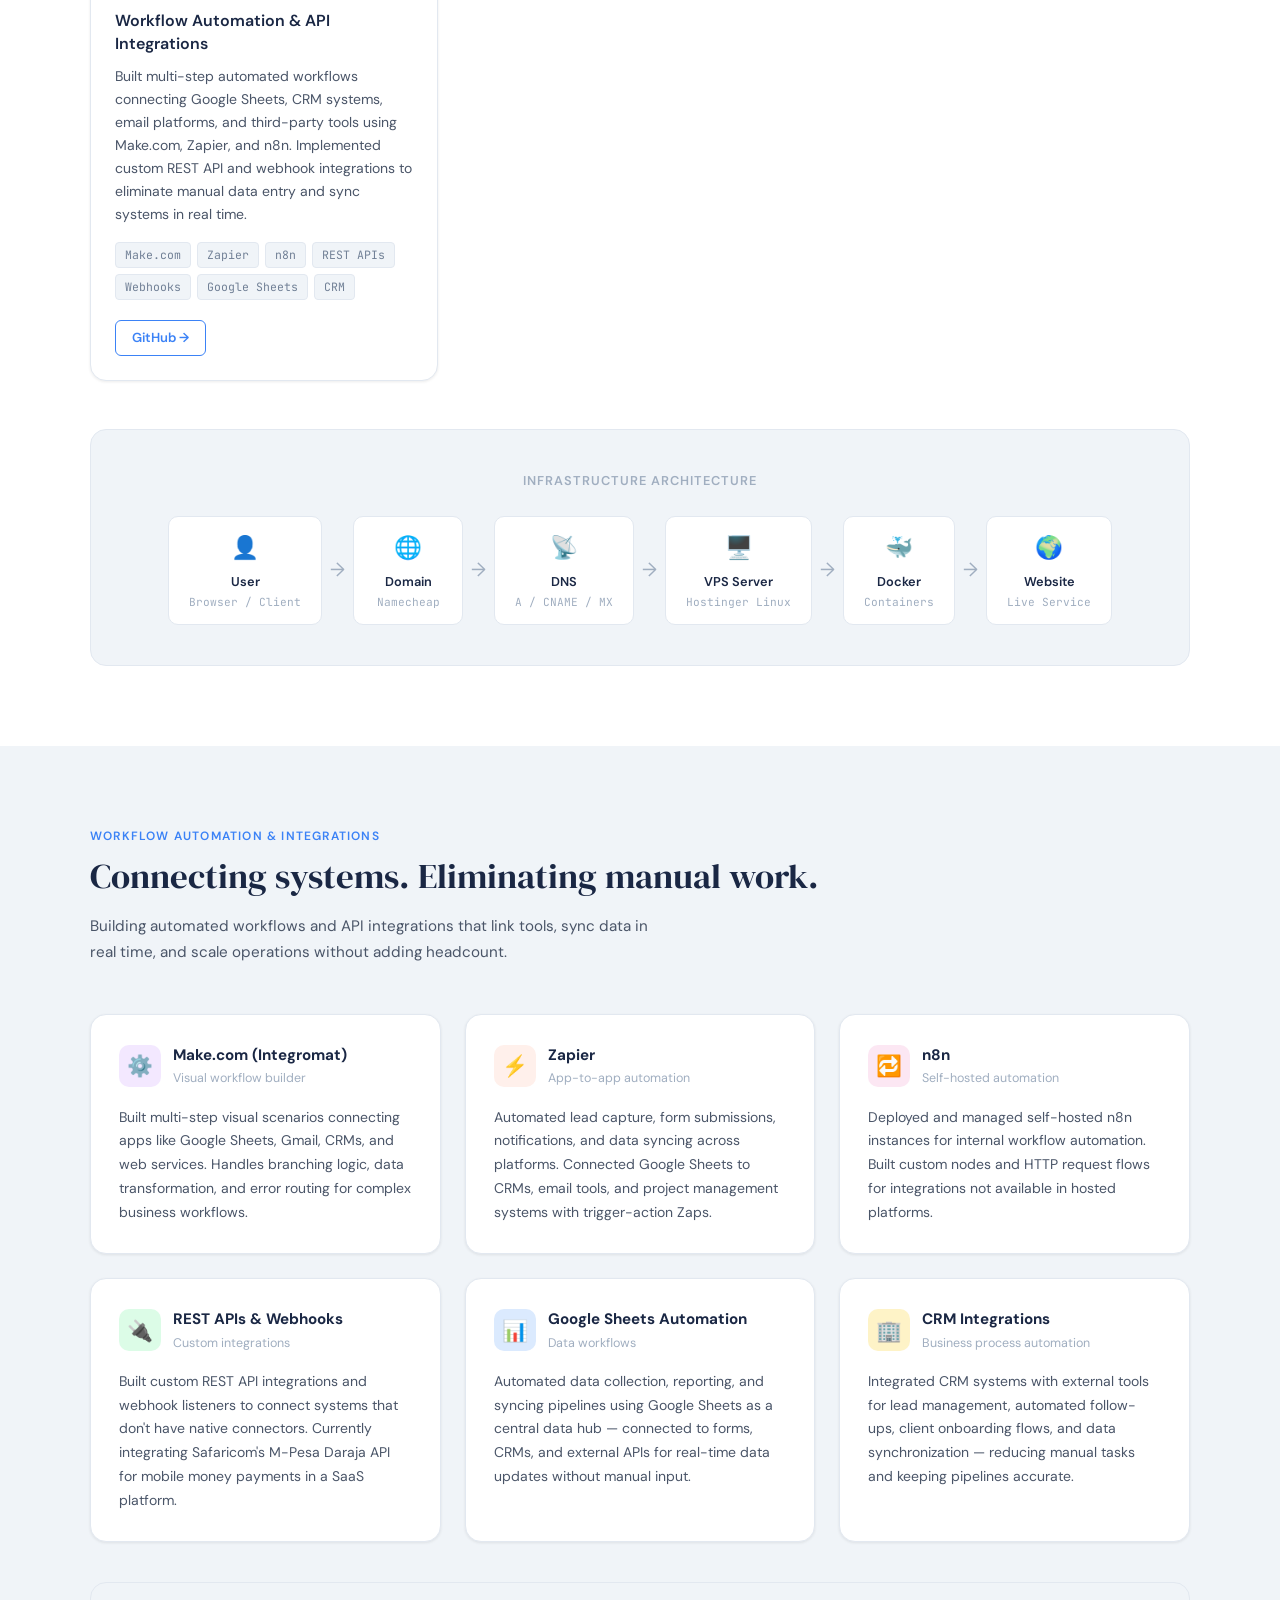
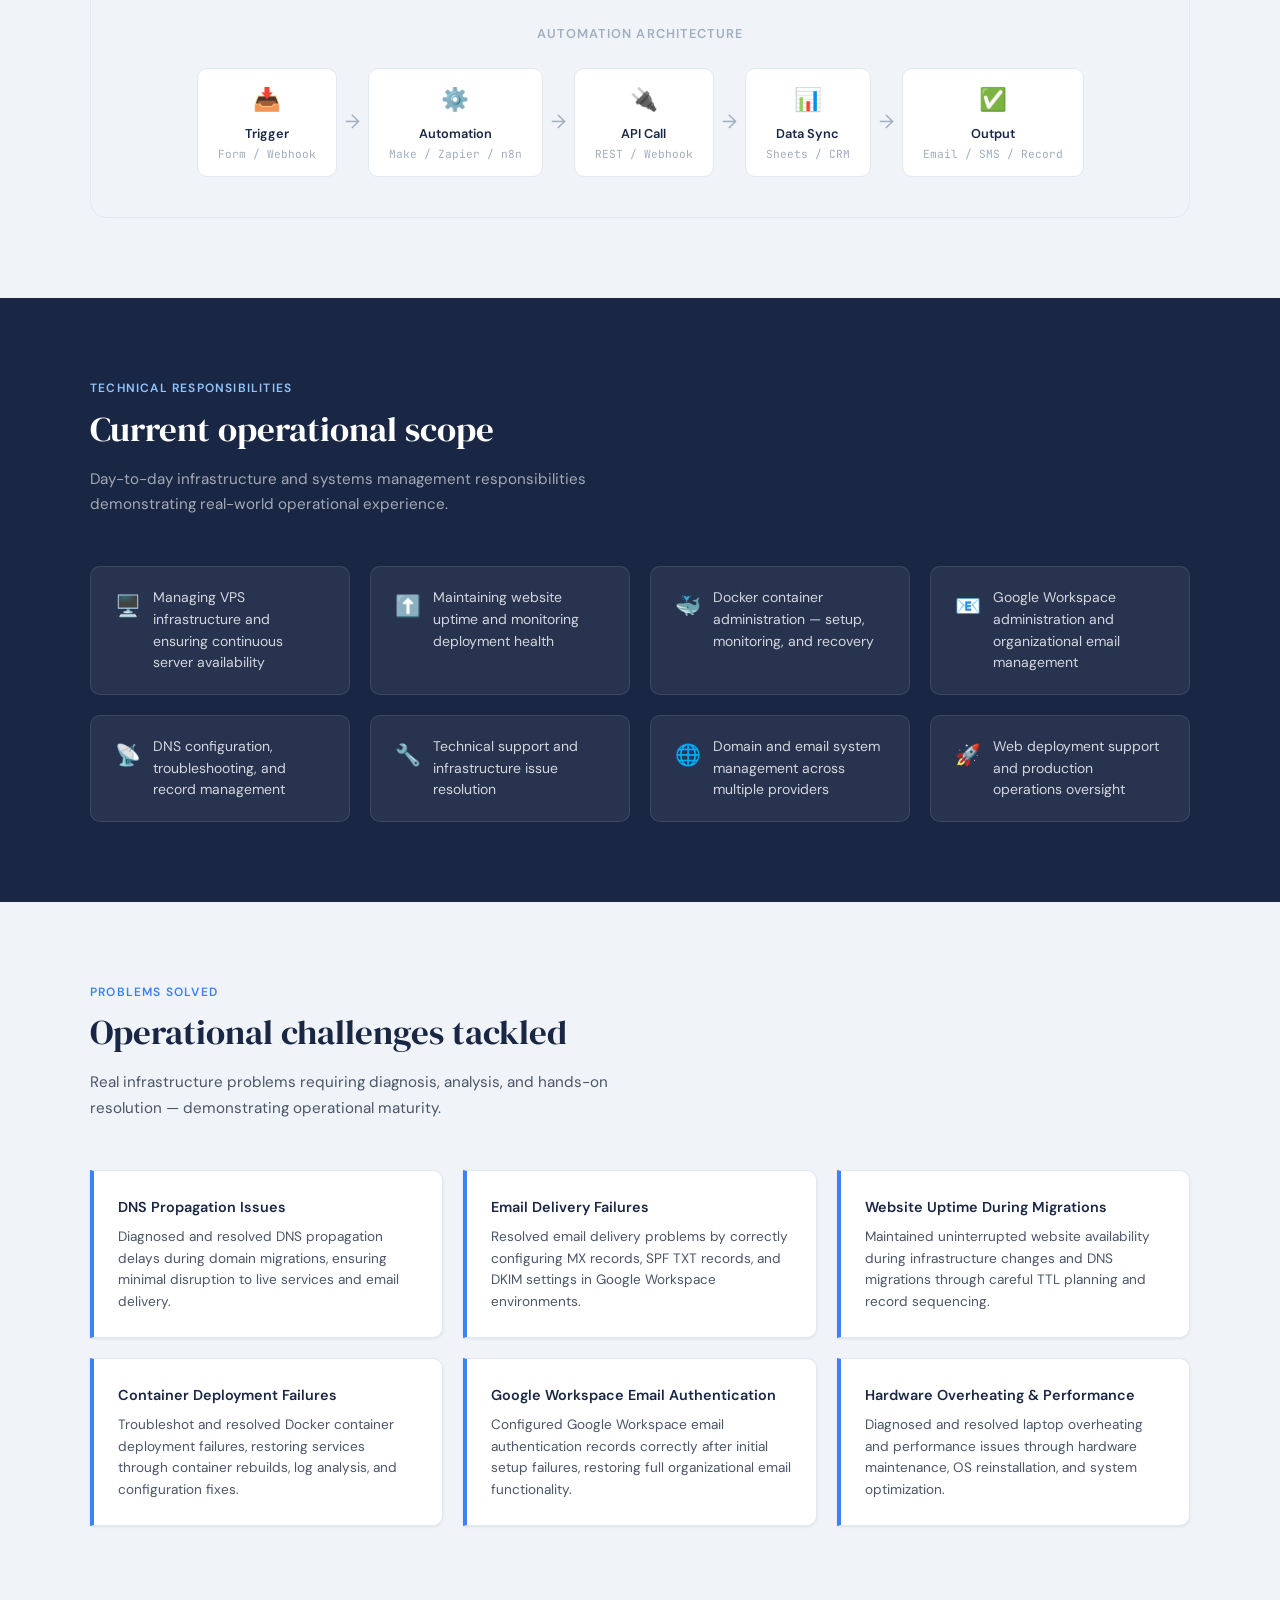
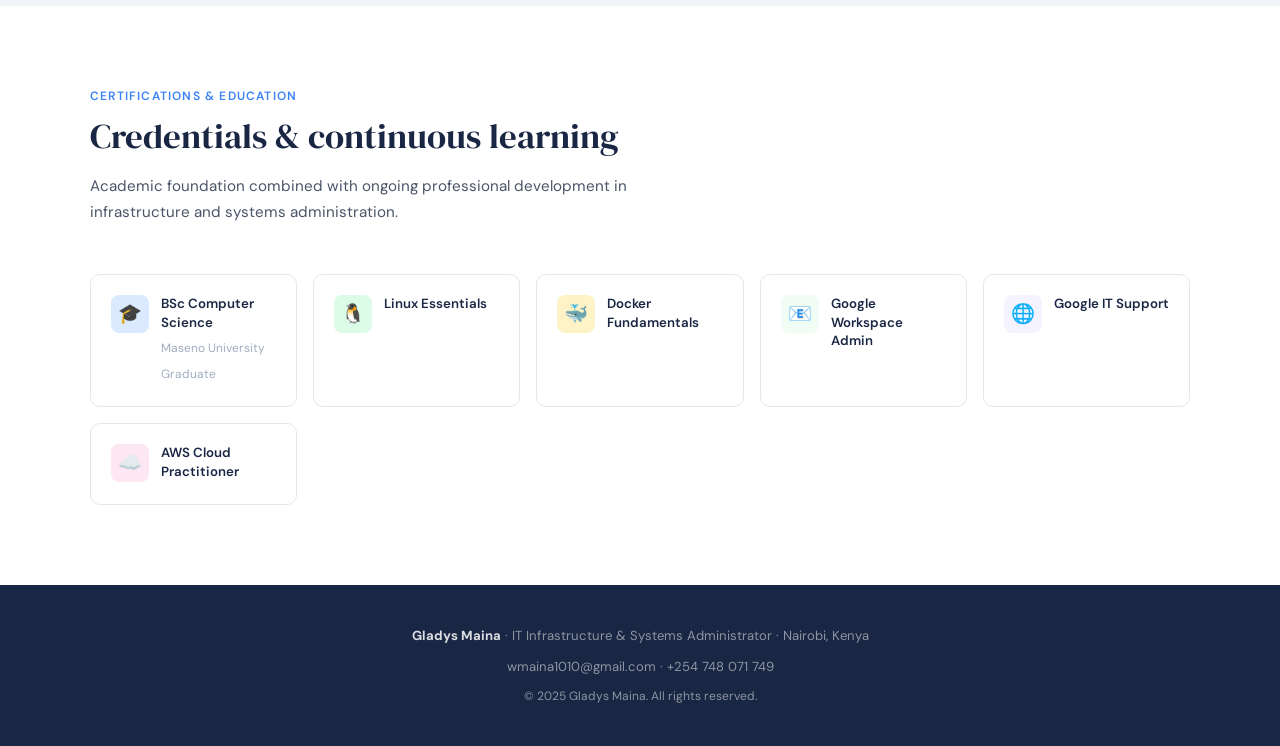
==== commit 24dd50c8: "Modify project links in index.html Updated project links to remove GitHub references and add new lin" ====
--- a/index.html
+++ b/index.html
@@ -1102,7 +1102,7 @@
             <span class="tech-tag">DNS</span>
           </div>
           <div class="project-links">
-            <a href="https://github.com/carey616" class="project-link" target="_blank">GitHub →</a>
+            <a href=" " class="project-link" target="_blank">   </a>
             <a href="#" class="project-link ghost"> </a>
           </div>
         </div>
@@ -1124,7 +1124,7 @@
             <span class="tech-tag">Container Ops</span>
           </div>
           <div class="project-links">
-            <a href="https://github.com/carey616" class="project-link" target="_blank">GitHub →</a>
+            <a href=" " class="project-link" target="_blank">  →</a>
           </div>
         </div>
       </div>
@@ -1191,7 +1191,7 @@
             <span class="tech-tag">API Integration</span>
           </div>
           <div class="project-links">
-            <a href="https://github.com/carey616" class="project-link" target="_blank">GitHub →</a>
+            <a href=" " class="project-link" target="_blank"> </a>
           </div>
         </div>
       </div>
@@ -1217,7 +1217,7 @@
             <span class="tech-tag">VPS</span>
           </div>
           <div class="project-links">
-            <a href="https://github.com/carey616" class="project-link" target="_blank">GitHub →</a>
+            <a href=" " class="project-link" target="_blank">Visit Site →</a>
             <span style="font-size:0.78rem; color:#a855f7; font-weight:600; padding:6px 0; display:inline-flex; align-items:center; gap:5px;">⚡ In Development</span>
           </div>
         </div>
